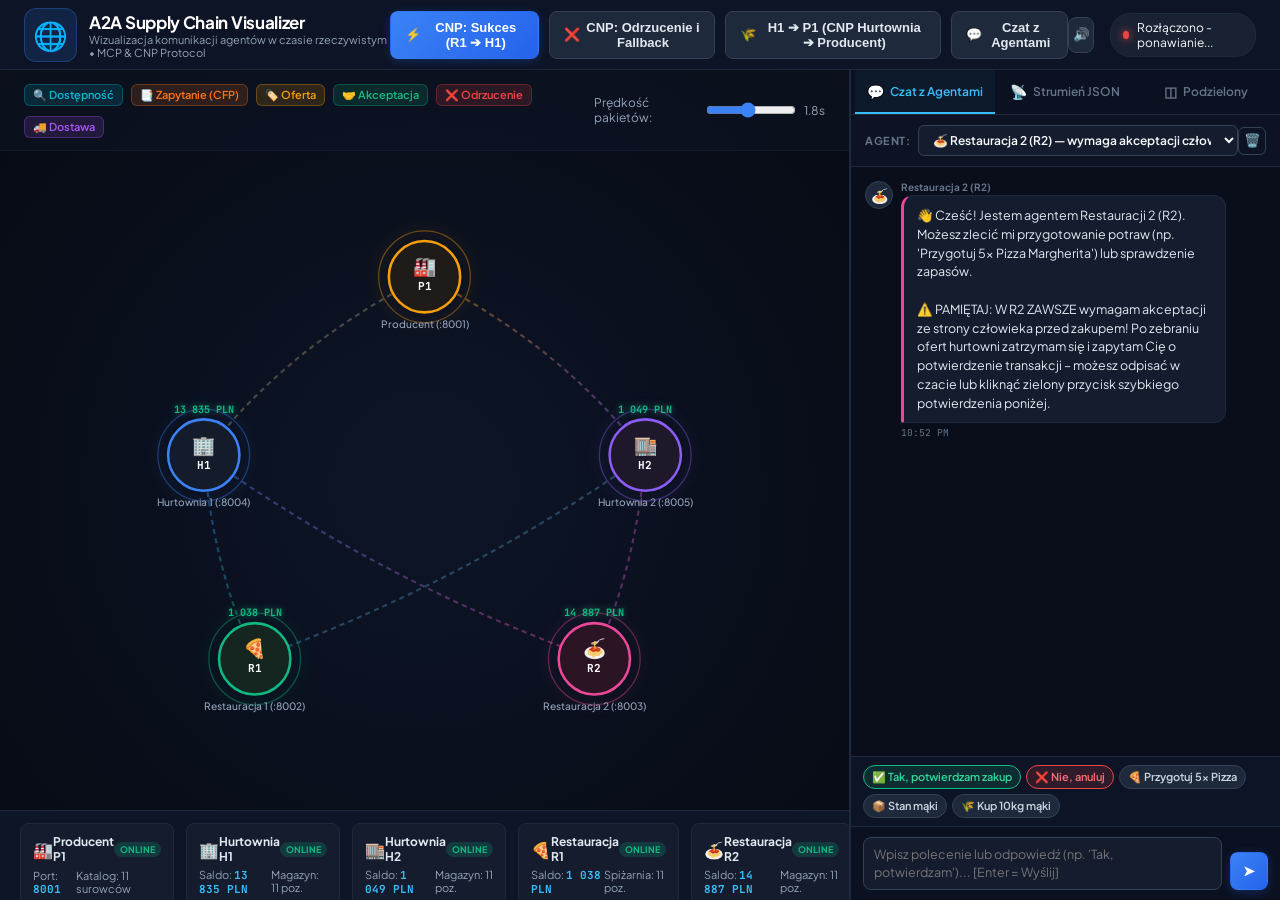
==== overlay/static/index.html @ 7869379d "feat: overlay" ====
<!DOCTYPE html>
<html lang="pl">
<head>
  <meta charset="UTF-8">
  <meta name="viewport" content="width=device-width, initial-scale=1.0">
  <title>A2A Supply Chain Network Visualizer</title>
  <link rel="stylesheet" href="style.css">
  <link rel="preconnect" href="https://fonts.googleapis.com">
  <link rel="preconnect" href="https://fonts.gstatic.com" crossorigin>
  <link href="https://fonts.googleapis.com/css2?family=JetBrains+Mono:wght@400;500;700&family=Plus+Jakarta+Sans:wght@400;500;600;700;800&display=swap" rel="stylesheet">
</head>
<body>
  <div class="app-container">
    <!-- Top Header -->
    <header class="header">
      <div class="header-left">
        <div class="logo-badge">
          <span class="logo-icon">🌐</span>
          <div class="logo-texts">
            <h1>A2A Supply Chain Visualizer</h1>
            <p>Wizualizacja komunikacji agentów w czasie rzeczywistym • MCP & CNP Protocol</p>
          </div>
        </div>
      </div>

      <div class="header-center">
        <div class="toolbar">
          <button class="btn btn-primary" id="btn-demo" title="CNP Ścieżka A (Sukces): 5 kroków Kupujący ➔ Sprzedający zgodnie ze specyfikacją">
            <span class="btn-icon">⚡</span> CNP: Sukces (R1 ➔ H1)
          </button>
          <button class="btn btn-secondary" id="btn-demo-reject" title="CNP Ścieżka B: Sprzedawca odrzuca (REJECT ❌), Kupujący wykonuje Fallback">
            <span class="btn-icon">❌</span> CNP: Odrzucenie i Fallback
          </button>
          <button class="btn btn-secondary" id="btn-h1-buy" title="5-etapowy proces CNP dla relacji Hurtownia H1 (Kupujący) ➔ Producent P1 (Sprzedający)">
            <span class="btn-icon">🌾</span> H1 ➔ P1 (CNP Hurtownia ➔ Producent)
          </button>
          <button class="btn btn-secondary" id="btn-toggle-chat" title="Przełącz do czatu z agentami w panelu bocznym">
            <span class="btn-icon">💬</span> Czat z Agentami
          </button>
        </div>
      </div>

      <div class="header-right">
        <button class="icon-btn" id="btn-sound" title="Dźwięki zdarzeń">
          <span id="sound-icon">🔊</span>
        </button>
        <div class="connection-status" id="connection-status">
          <span class="status-dot"></span>
          <span class="status-label">Łączenie...</span>
        </div>
      </div>
    </header>

    <!-- Main Workspace -->
    <main class="main-content">
      <!-- Graph Canvas Container -->
      <section class="graph-section">
        <div class="graph-controls">
          <div class="legend">
            <span class="legend-item"><span class="badge badge-avail">🔍 Dostępność</span></span>
            <span class="legend-item"><span class="badge badge-rfq">📑 Zapytanie (CFP)</span></span>
            <span class="legend-item"><span class="badge badge-prop">🏷️ Oferta</span></span>
            <span class="legend-item"><span class="badge badge-accept">🤝 Akceptacja</span></span>
            <span class="legend-item"><span class="badge badge-reject">❌ Odrzucenie</span></span>
            <span class="legend-item"><span class="badge badge-delivery">🚚 Dostawa</span></span>
          </div>
          <div class="speed-control">
            <span class="speed-label">Prędkość pakietów:</span>
            <input type="range" id="speed-slider" min="800" max="3000" step="200" value="1800">
            <span id="speed-val">1.8s</span>
          </div>
        </div>

        <div class="graph-wrapper" id="graph-wrapper">
          <svg id="network-svg" viewBox="0 0 1000 680" preserveAspectRatio="xMidYMid meet">
            <defs>
              <!-- Edge Gradient Definitions -->
              <linearGradient id="grad-p1-h1" x1="0%" y1="0%" x2="100%" y2="100%">
                <stop offset="0%" stop-color="#f59e0b" stop-opacity="0.6"/>
                <stop offset="100%" stop-color="#3b82f6" stop-opacity="0.6"/>
              </linearGradient>
              <linearGradient id="grad-p1-h2" x1="0%" y1="0%" x2="100%" y2="100%">
                <stop offset="0%" stop-color="#f59e0b" stop-opacity="0.6"/>
                <stop offset="100%" stop-color="#8b5cf6" stop-opacity="0.6"/>
              </linearGradient>
              <linearGradient id="grad-h1-r1" x1="0%" y1="0%" x2="100%" y2="100%">
                <stop offset="0%" stop-color="#3b82f6" stop-opacity="0.6"/>
                <stop offset="100%" stop-color="#10b981" stop-opacity="0.6"/>
              </linearGradient>
              <linearGradient id="grad-h1-r2" x1="0%" y1="0%" x2="100%" y2="100%">
                <stop offset="0%" stop-color="#3b82f6" stop-opacity="0.6"/>
                <stop offset="100%" stop-color="#ec4899" stop-opacity="0.6"/>
              </linearGradient>
              <linearGradient id="grad-h2-r1" x1="0%" y1="0%" x2="100%" y2="100%">
                <stop offset="0%" stop-color="#8b5cf6" stop-opacity="0.6"/>
                <stop offset="100%" stop-color="#10b981" stop-opacity="0.6"/>
              </linearGradient>
              <linearGradient id="grad-h2-r2" x1="0%" y1="0%" x2="100%" y2="100%">
                <stop offset="0%" stop-color="#8b5cf6" stop-opacity="0.6"/>
                <stop offset="100%" stop-color="#ec4899" stop-opacity="0.6"/>
              </linearGradient>

              <!-- Node Glow Filters -->
              <filter id="glow-gold" x="-50%" y="-50%" width="200%" height="200%">
                <feGaussianBlur stdDeviation="8" result="blur"/>
                <feMerge>
                  <feMergeNode in="blur"/>
                  <feMergeNode in="SourceGraphic"/>
                </feMerge>
              </filter>
              <filter id="glow-blue" x="-50%" y="-50%" width="200%" height="200%">
                <feGaussianBlur stdDeviation="8" result="blur"/>
                <feMerge>
                  <feMergeNode in="blur"/>
                  <feMergeNode in="SourceGraphic"/>
                </feMerge>
              </filter>
              <filter id="glow-purple" x="-50%" y="-50%" width="200%" height="200%">
                <feGaussianBlur stdDeviation="8" result="blur"/>
                <feMerge>
                  <feMergeNode in="blur"/>
                  <feMergeNode in="SourceGraphic"/>
                </feMerge>
              </filter>
              <filter id="glow-green" x="-50%" y="-50%" width="200%" height="200%">
                <feGaussianBlur stdDeviation="8" result="blur"/>
                <feMerge>
                  <feMergeNode in="blur"/>
                  <feMergeNode in="SourceGraphic"/>
                </feMerge>
              </filter>
              <filter id="glow-pink" x="-50%" y="-50%" width="200%" height="200%">
                <feGaussianBlur stdDeviation="8" result="blur"/>
                <feMerge>
                  <feMergeNode in="blur"/>
                  <feMergeNode in="SourceGraphic"/>
                </feMerge>
              </filter>
            </defs>

            <!-- Background Network Edges -->
            <g id="edges-group">
              <path id="edge-P1-H1" class="edge-path" stroke="url(#grad-p1-h1)" d="M 500 100 Q 340 180 240 310" />
              <path id="edge-P1-H2" class="edge-path" stroke="url(#grad-p1-h2)" d="M 500 100 Q 660 180 760 310" />
              <path id="edge-H1-R1" class="edge-path" stroke="url(#grad-h1-r1)" d="M 240 310 Q 250 440 300 550" />
              <path id="edge-H1-R2" class="edge-path" stroke="url(#grad-h1-r2)" d="M 240 310 Q 450 460 700 550" />
              <path id="edge-H2-R1" class="edge-path" stroke="url(#grad-h2-r1)" d="M 760 310 Q 550 460 300 550" />
              <path id="edge-H2-R2" class="edge-path" stroke="url(#grad-h2-r2)" d="M 760 310 Q 750 440 700 550" />
            </g>

            <!-- Layer for Flying Packets & Pictograms -->
            <g id="packets-group"></g>

            <!-- Graph Nodes -->
            <g id="nodes-group">
              <!-- Node P1 (Top) -->
              <g class="graph-node" id="node-P1" transform="translate(500, 100)" data-node="P1">
                <circle class="node-halo" r="54" filter="url(#glow-gold)" stroke="#f59e0b"></circle>
                <circle class="node-body" r="42" fill="#1e1b18" stroke="#f59e0b" stroke-width="3"></circle>
                <text class="node-icon" y="-4" text-anchor="middle">🏭</text>
                <text class="node-title" y="16" text-anchor="middle">P1</text>
                <text class="node-sub" y="60" text-anchor="middle">Producent (:8001)</text>
              </g>

              <!-- Node H1 (Mid Left) -->
              <g class="graph-node" id="node-H1" transform="translate(240, 310)" data-node="H1">
                <circle class="node-halo" r="54" filter="url(#glow-blue)" stroke="#3b82f6"></circle>
                <circle class="node-body" r="42" fill="#141c2b" stroke="#3b82f6" stroke-width="3"></circle>
                <text class="node-icon" y="-4" text-anchor="middle">🏢</text>
                <text class="node-title" y="16" text-anchor="middle">H1</text>
                <text class="node-sub" y="60" text-anchor="middle">Hurtownia 1 (:8004)</text>
                <text class="node-balance" id="badge-bal-H1" y="-50" text-anchor="middle">13 835 PLN</text>
              </g>

              <!-- Node H2 (Mid Right) -->
              <g class="graph-node" id="node-H2" transform="translate(760, 310)" data-node="H2">
                <circle class="node-halo" r="54" filter="url(#glow-purple)" stroke="#8b5cf6"></circle>
                <circle class="node-body" r="42" fill="#1f182b" stroke="#8b5cf6" stroke-width="3"></circle>
                <text class="node-icon" y="-4" text-anchor="middle">🏬</text>
                <text class="node-title" y="16" text-anchor="middle">H2</text>
                <text class="node-sub" y="60" text-anchor="middle">Hurtownia 2 (:8005)</text>
                <text class="node-balance" id="badge-bal-H2" y="-50" text-anchor="middle">1 049 PLN</text>
              </g>

              <!-- Node R1 (Bottom Left) -->
              <g class="graph-node" id="node-R1" transform="translate(300, 550)" data-node="R1">
                <circle class="node-halo" r="54" filter="url(#glow-green)" stroke="#10b981"></circle>
                <circle class="node-body" r="42" fill="#14261f" stroke="#10b981" stroke-width="3"></circle>
                <text class="node-icon" y="-4" text-anchor="middle">🍕</text>
                <text class="node-title" y="16" text-anchor="middle">R1</text>
                <text class="node-sub" y="60" text-anchor="middle">Restauracja 1 (:8002)</text>
                <text class="node-balance" id="badge-bal-R1" y="-50" text-anchor="middle">1 038 PLN</text>
              </g>

              <!-- Node R2 (Bottom Right) -->
              <g class="graph-node" id="node-R2" transform="translate(700, 550)" data-node="R2">
                <circle class="node-halo" r="54" filter="url(#glow-pink)" stroke="#ec4899"></circle>
                <circle class="node-body" r="42" fill="#2b1424" stroke="#ec4899" stroke-width="3"></circle>
                <text class="node-icon" y="-4" text-anchor="middle">🍝</text>
                <text class="node-title" y="16" text-anchor="middle">R2</text>
                <text class="node-sub" y="60" text-anchor="middle">Restauracja 2 (:8003)</text>
                <text class="node-balance" id="badge-bal-R2" y="-50" text-anchor="middle">14 887 PLN</text>
              </g>
            </g>
          </svg>
        </div>

        <!-- Bottom Node Quick Bar -->
        <div class="nodes-status-bar">
          <div class="node-card" id="card-P1" onclick="showNodeDetails('P1')">
            <div class="nc-top">
              <span class="nc-icon">🏭</span>
              <span class="nc-name">Producent P1</span>
              <span class="nc-badge online">ONLINE</span>
            </div>
            <div class="nc-details">
              <span>Port: <b>8001</b></span>
              <span id="stat-p1-stock">Katalog: 11 surowców</span>
            </div>
          </div>

          <div class="node-card" id="card-H1" onclick="showNodeDetails('H1')">
            <div class="nc-top">
              <span class="nc-icon">🏢</span>
              <span class="nc-name">Hurtownia H1</span>
              <span class="nc-badge online">ONLINE</span>
            </div>
            <div class="nc-details">
              <span>Saldo: <b id="stat-h1-bal">13 835 PLN</b></span>
              <span id="stat-h1-stock">Magazyn: 11 poz.</span>
            </div>
          </div>

          <div class="node-card" id="card-H2" onclick="showNodeDetails('H2')">
            <div class="nc-top">
              <span class="nc-icon">🏬</span>
              <span class="nc-name">Hurtownia H2</span>
              <span class="nc-badge online">ONLINE</span>
            </div>
            <div class="nc-details">
              <span>Saldo: <b id="stat-h2-bal">1 049 PLN</b></span>
              <span id="stat-h2-stock">Magazyn: 11 poz.</span>
            </div>
          </div>

          <div class="node-card" id="card-R1" onclick="showNodeDetails('R1')">
            <div class="nc-top">
              <span class="nc-icon">🍕</span>
              <span class="nc-name">Restauracja R1</span>
              <span class="nc-badge online">ONLINE</span>
            </div>
            <div class="nc-details">
              <span>Saldo: <b id="stat-r1-bal">1 038 PLN</b></span>
              <span id="stat-r1-stock">Spiżarnia: 11 poz.</span>
            </div>
          </div>

          <div class="node-card" id="card-R2" onclick="showNodeDetails('R2')">
            <div class="nc-top">
              <span class="nc-icon">🍝</span>
              <span class="nc-name">Restauracja R2</span>
              <span class="nc-badge online">ONLINE</span>
            </div>
            <div class="nc-details">
              <span>Saldo: <b id="stat-r2-bal">14 887 PLN</b></span>
              <span id="stat-r2-stock">Magazyn: 11 poz.</span>
            </div>
          </div>
        </div>
      </section>

      <!-- Right Sidebar: Interactive Chat & Live Events Stream -->
      <aside class="sidebar mode-chat" id="app-sidebar">
        <!-- Sidebar Navigation Tabs -->
        <div class="sidebar-tabs">
          <button class="sb-tab active" id="tab-btn-chat" onclick="switchSidebarTab('chat')">
            <span class="tab-icon">💬</span> Czat z Agentami
          </button>
          <button class="sb-tab" id="tab-btn-feed" onclick="switchSidebarTab('feed')">
            <span class="tab-icon">📡</span> Strumień JSON
            <span class="tab-badge" id="feed-count-badge" style="display:none;">0</span>
          </button>
          <button class="sb-tab" id="tab-btn-split" onclick="switchSidebarTab('split')" title="Widok podzielony">
            <span class="tab-icon">◫</span> Podzielony
          </button>
        </div>

        <!-- Chat View Container -->
        <div class="sidebar-view" id="view-chat">
          <div class="chat-topbar">
            <div class="chat-target-select-wrapper">
              <label for="side-chat-target" class="chat-target-label">Agent:</label>
              <select id="side-chat-target" class="chat-agent-dropdown" onchange="onChatTargetChange(this.value)">
                <option value="R2" selected>🍝 Restauracja 2 (R2) — wymaga akceptacji człowieka</option>
                <option value="R1">🍕 Restauracja 1 (R1) — autonomiczna</option>
                <option value="H1">🏢 Hurtownia 1 (H1)</option>
                <option value="H2">🏬 Hurtownia 2 (H2)</option>
              </select>
            </div>
            <button class="icon-btn-sm" id="btn-clear-chat" title="Wyczyść historię czatu z tym agentem" onclick="clearCurrentChat()">
              <span>🗑️</span>
            </button>
          </div>

          <!-- Messages Thread -->
          <div class="chat-thread" id="chat-thread">
            <!-- Bubbles injected dynamically by app.js -->
          </div>

          <!-- Typing Indicator -->
          <div class="chat-typing-row" id="chat-typing-indicator" style="display: none;">
            <div class="chat-typing-bubble">
              <span id="typing-agent-name">Agent</span> przetwarza polecenie
              <span class="typing-dots">
                <span class="dot"></span>
                <span class="dot"></span>
                <span class="dot"></span>
              </span>
            </div>
          </div>

          <!-- Quick Action Chips (Confirmation / Common Tasks) -->
          <div class="chat-quick-chips" id="chat-quick-chips">
            <button class="quick-chip chip-confirm" onclick="quickSendChat('Tak, potwierdzam zakup')">
              ✅ Tak, potwierdzam zakup
            </button>
            <button class="quick-chip chip-cancel" onclick="quickSendChat('Nie, anuluj')">
              ❌ Nie, anuluj
            </button>
            <button class="quick-chip chip-action" onclick="quickFillChat('Przygotuj 5x Pizza Margherita')">
              🍕 Przygotuj 5x Pizza
            </button>
            <button class="quick-chip chip-action" onclick="quickFillChat('Sprawdź stan mąki w magazynie')">
              📦 Stan mąki
            </button>
            <button class="quick-chip chip-action" onclick="quickFillChat('Kup 10 kg mąki w hurtowniach')">
              🌾 Kup 10kg mąki
            </button>
          </div>

          <!-- Input Footer -->
          <div class="chat-input-bar">
            <textarea
              id="side-chat-input"
              class="chat-textarea"
              placeholder="Wpisz polecenie lub odpowiedź (np. 'Tak, potwierdzam')... [Enter = Wyślij]"
              rows="2"
            ></textarea>
            <button class="btn btn-primary chat-send-btn" id="btn-side-send-chat" onclick="submitSideChat()">
              <span class="btn-icon">➤</span>
            </button>
          </div>
        </div>

        <!-- Live JSON Events Feed Container -->
        <div class="sidebar-view" id="view-feed" style="display: none;">
          <div class="sidebar-header">
            <div class="sb-title">
              <span class="pulse-indicator"></span>
              <h2>Strumień Wiadomości JSON</h2>
            </div>
            <button class="clear-btn" id="btn-clear-feed" title="Wyczyść listę">Wyczyść</button>
          </div>

          <div class="events-feed" id="events-feed">
            <div class="empty-state" id="feed-empty">
              <p>Oczekiwanie na pierwsze pakiety JSON...</p>
              <small>Użyj przycisków CNP u góry lub czatuj z agentami, aby zobaczyć przelatujące piktogramy.</small>
            </div>
          </div>
        </div>
      </aside>
    </main>

    <!-- Node Details Drawer / Modal -->
    <div class="modal-backdrop" id="node-modal">
      <div class="modal-card">
        <div class="modal-header">
          <h3 id="node-modal-title">Szczegóły Węzła</h3>
          <button class="modal-close" onclick="closeNodeModal()">&times;</button>
        </div>
        <div class="modal-body" id="node-modal-content">
          Ładowanie danych...
        </div>
      </div>
    </div>

    <!-- JSON Inspector Modal -->
    <div class="modal-backdrop" id="json-modal">
      <div class="modal-card modal-lg">
        <div class="modal-header">
          <div>
            <h3 id="json-modal-title">Dokument JSON</h3>
            <span class="json-meta" id="json-modal-meta"></span>
          </div>
          <button class="modal-close" onclick="closeJsonModal()">&times;</button>
        </div>
        <div class="modal-body">
          <pre class="json-viewer"><code id="json-code"></code></pre>
        </div>
        <div class="modal-footer">
          <button class="btn btn-secondary" onclick="copyJsonToClipboard()">Kopiuj JSON</button>
          <button class="btn btn-primary" onclick="closeJsonModal()">Zamknij</button>
        </div>
      </div>
    </div>

  </div>

  <script src="app.js"></script>
</body>
</html>
---- overlay/static/style.css ----
:root {
  --bg-dark: #070a13;
  --bg-card: #0f172a;
  --bg-card-hover: #1e293b;
  --border-color: #1e293b;
  --border-bright: #334155;
  --text-main: #f8fafc;
  --text-muted: #94a3b8;
  --text-dim: #64748b;
  
  --p1-gold: #f59e0b;
  --h1-blue: #3b82f6;
  --h2-purple: #8b5cf6;
  --r1-green: #10b981;
  --r2-pink: #ec4899;

  --badge-avail: #06b6d4;
  --badge-rfq: #f97316;
  --badge-prop: #f59e0b;
  --badge-accept: #10b981;
  --badge-reject: #ef4444;
  --badge-delivery: #a855f7;
}

* {
  box-sizing: border-box;
  margin: 0;
  padding: 0;
}

body {
  background-color: var(--bg-dark);
  color: var(--text-main);
  font-family: 'Plus Jakarta Sans', -apple-system, BlinkMacSystemFont, sans-serif;
  height: 100vh;
  overflow: hidden;
  display: flex;
  flex-direction: column;
}

/* App Container */
.app-container {
  display: flex;
  flex-direction: column;
  height: 100vh;
}

/* Header */
.header {
  height: 70px;
  background: rgba(15, 23, 42, 0.85);
  backdrop-filter: blur(12px);
  border-bottom: 1px solid var(--border-color);
  display: flex;
  align-items: center;
  justify-content: space-between;
  padding: 0 24px;
  z-index: 20;
}

.header-left {
  display: flex;
  align-items: center;
}

.logo-badge {
  display: flex;
  align-items: center;
  gap: 12px;
}

.logo-icon {
  font-size: 28px;
  background: rgba(59, 130, 246, 0.15);
  padding: 8px;
  border-radius: 12px;
  border: 1px solid rgba(59, 130, 246, 0.3);
}

.logo-texts h1 {
  font-size: 17px;
  font-weight: 700;
  letter-spacing: -0.3px;
  color: #fff;
}

.logo-texts p {
  font-size: 11px;
  color: var(--text-muted);
}

.toolbar {
  display: flex;
  align-items: center;
  gap: 10px;
}

.btn {
  display: inline-flex;
  align-items: center;
  gap: 6px;
  padding: 8px 14px;
  border-radius: 8px;
  font-size: 13px;
  font-weight: 600;
  cursor: pointer;
  transition: all 0.2s ease;
  border: 1px solid transparent;
  outline: none;
}

.btn-primary {
  background: linear-gradient(135deg, #3b82f6, #2563eb);
  color: #fff;
  box-shadow: 0 2px 10px rgba(37, 99, 235, 0.3);
}

.btn-primary:hover {
  background: linear-gradient(135deg, #2563eb, #1d4ed8);
  box-shadow: 0 4px 14px rgba(37, 99, 235, 0.45);
  transform: translateY(-1px);
}

.btn-secondary {
  background: #1e293b;
  color: #e2e8f0;
  border-color: #334155;
}

.btn-secondary:hover {
  background: #334155;
  color: #fff;
  transform: translateY(-1px);
}

.icon-btn {
  background: #1e293b;
  border: 1px solid #334155;
  color: #cbd5e1;
  width: 36px;
  height: 36px;
  border-radius: 8px;
  display: flex;
  align-items: center;
  justify-content: center;
  cursor: pointer;
  transition: all 0.2s;
}

.icon-btn:hover {
  background: #334155;
}

.header-right {
  display: flex;
  align-items: center;
  gap: 16px;
}

.connection-status {
  display: flex;
  align-items: center;
  gap: 8px;
  background: rgba(30, 41, 59, 0.7);
  padding: 6px 12px;
  border-radius: 20px;
  font-size: 12px;
  border: 1px solid var(--border-color);
}

.status-dot {
  width: 8px;
  height: 8px;
  border-radius: 50%;
  background: #eab308;
  box-shadow: 0 0 8px #eab308;
  transition: all 0.3s;
}

.connection-status.connected .status-dot {
  background: #10b981;
  box-shadow: 0 0 8px #10b981;
}

.connection-status.disconnected .status-dot {
  background: #ef4444;
  box-shadow: 0 0 8px #ef4444;
}

/* Main Workspace Layout */
.main-content {
  display: flex;
  flex: 1;
  height: calc(100vh - 70px);
  overflow: hidden;
}

/* Graph Section */
.graph-section {
  flex: 1;
  display: flex;
  flex-direction: column;
  position: relative;
  background: radial-gradient(circle at 50% 50%, #0d1527 0%, #070a13 100%);
  overflow: hidden;
  border-right: 1px solid var(--border-color);
}

.graph-controls {
  padding: 12px 24px;
  display: flex;
  align-items: center;
  justify-content: space-between;
  background: rgba(15, 23, 42, 0.4);
  border-bottom: 1px solid rgba(30, 41, 59, 0.5);
  z-index: 10;
}

.legend {
  display: flex;
  gap: 8px;
  flex-wrap: wrap;
}

.badge {
  padding: 3px 8px;
  border-radius: 6px;
  font-size: 11px;
  font-weight: 600;
  display: inline-flex;
  align-items: center;
  gap: 4px;
}

.badge-avail { background: rgba(6, 182, 212, 0.15); color: #06b6d4; border: 1px solid rgba(6, 182, 212, 0.3); }
.badge-rfq { background: rgba(249, 115, 22, 0.15); color: #f97316; border: 1px solid rgba(249, 115, 22, 0.3); }
.badge-prop { background: rgba(245, 158, 11, 0.15); color: #f59e0b; border: 1px solid rgba(245, 158, 11, 0.3); }
.badge-accept { background: rgba(16, 185, 129, 0.15); color: #10b981; border: 1px solid rgba(16, 185, 129, 0.3); }
.badge-reject { background: rgba(239, 68, 68, 0.15); color: #ef4444; border: 1px solid rgba(239, 68, 68, 0.3); }
.badge-delivery { background: rgba(168, 85, 247, 0.15); color: #a855f7; border: 1px solid rgba(168, 85, 247, 0.3); }

.speed-control {
  display: flex;
  align-items: center;
  gap: 8px;
  font-size: 12px;
  color: var(--text-muted);
}

.speed-control input[type="range"] {
  width: 90px;
  accent-color: #3b82f6;
  cursor: pointer;
}

.graph-wrapper {
  flex: 1;
  position: relative;
  display: flex;
  align-items: center;
  justify-content: center;
  overflow: hidden;
}

#network-svg {
  width: 100%;
  height: 100%;
  max-width: 1100px;
}

/* SVG Edge Styling */
.edge-path {
  fill: none;
  stroke-width: 2.5px;
  stroke-dasharray: 6 5;
  animation: flowLine 25s linear infinite;
  opacity: 0.7;
  transition: all 0.3s;
}

.edge-path.active {
  stroke-width: 4px;
  opacity: 1;
  filter: drop-shadow(0 0 6px rgba(255, 255, 255, 0.5));
}

@keyframes flowLine {
  to {
    stroke-dashoffset: -1000;
  }
}

/* SVG Node Styling */
.graph-node {
  cursor: pointer;
}

.graph-node .node-body {
  transition: all 0.25s cubic-bezier(0.34, 1.56, 0.64, 1);
}

.graph-node .node-halo {
  transition: all 0.25s ease;
}

.graph-node:hover .node-body {
  stroke-width: 5px;
  filter: drop-shadow(0 0 16px rgba(255, 255, 255, 0.4));
}

.graph-node:hover .node-halo {
  stroke-width: 3.5px;
  opacity: 1;
}

.node-halo {
  fill: none;
  stroke-width: 1.5px;
  opacity: 0.4;
  animation: pulseHalo 3s ease-in-out infinite alternate;
}

@keyframes pulseHalo {
  0% { r: 48px; opacity: 0.3; }
  100% { r: 56px; opacity: 0.7; }
}

.node-icon {
  font-size: 22px;
  user-select: none;
}

.node-title {
  fill: #fff;
  font-size: 13px;
  font-weight: 700;
  font-family: 'JetBrains Mono', monospace;
}

.node-sub {
  fill: var(--text-muted);
  font-size: 12px;
  font-weight: 500;
}

.node-balance {
  fill: #10b981;
  font-size: 12px;
  font-weight: 700;
  font-family: 'JetBrains Mono', monospace;
  filter: drop-shadow(0 0 4px rgba(16, 185, 129, 0.6));
}

/* Animated Flying Packets along Edges */
.flying-packet {
  cursor: pointer;
  pointer-events: all;
  transition: transform 0.05s linear;
}

.packet-pill {
  filter: drop-shadow(0 4px 10px rgba(0, 0, 0, 0.6));
}

.packet-icon-bg {
  animation: packetPulse 0.8s ease-in-out infinite alternate;
}

@keyframes packetPulse {
  0% { transform: scale(1); filter: drop-shadow(0 0 4px currentColor); }
  100% { transform: scale(1.15); filter: drop-shadow(0 0 12px currentColor); }
}

/* Node Arrival Ripple Shockwave */
@keyframes rippleWave {
  0% { r: 40px; opacity: 1; stroke-width: 4px; }
  100% { r: 90px; opacity: 0; stroke-width: 1px; }
}

.ripple-shockwave {
  fill: none;
  animation: rippleWave 0.7s cubic-bezier(0.1, 0.8, 0.3, 1) forwards;
}

/* Bottom Status Bar */
.nodes-status-bar {
  height: 90px;
  background: rgba(15, 23, 42, 0.9);
  border-top: 1px solid var(--border-color);
  display: grid;
  grid-template-columns: repeat(5, 1fr);
  gap: 12px;
  padding: 12px 20px;
  z-index: 10;
}

.node-card {
  background: #141c2e;
  border: 1px solid var(--border-color);
  border-radius: 8px;
  padding: 10px 12px;
  cursor: pointer;
  transition: all 0.2s;
  display: flex;
  flex-direction: column;
  justify-content: space-between;
}

.node-card:hover {
  background: var(--bg-card-hover);
  border-color: #3b82f6;
  transform: translateY(-2px);
}

.nc-top {
  display: flex;
  align-items: center;
  justify-content: space-between;
}

.nc-name {
  font-size: 12px;
  font-weight: 700;
  color: #e2e8f0;
}

.nc-badge {
  font-size: 9px;
  padding: 2px 6px;
  border-radius: 10px;
  font-weight: 700;
}

.nc-badge.online {
  background: rgba(16, 185, 129, 0.2);
  color: #10b981;
}

.nc-badge.offline {
  background: rgba(239, 68, 68, 0.2);
  color: #ef4444;
}

.nc-details {
  display: flex;
  justify-content: space-between;
  font-size: 11px;
  color: var(--text-muted);
  margin-top: 4px;
}

.nc-details b {
  color: #38bdf8;
  font-family: 'JetBrains Mono', monospace;
}

/* Right Sidebar (Events Feed & Interactive Chat) */
.sidebar {
  width: 430px;
  background: #090e1a;
  display: flex;
  flex-direction: column;
  height: 100%;
  border-left: 1px solid var(--border-color);
  position: relative;
  overflow: hidden;
}

/* Sidebar Navigation Tabs */
.sidebar-tabs {
  display: flex;
  background: #0b1120;
  border-bottom: 1px solid var(--border-color);
  padding: 0 4px;
  flex-shrink: 0;
}

.sb-tab {
  flex: 1;
  display: inline-flex;
  align-items: center;
  justify-content: center;
  gap: 6px;
  padding: 12px 8px;
  background: transparent;
  border: none;
  border-bottom: 2px solid transparent;
  color: var(--text-dim);
  font-size: 12px;
  font-weight: 600;
  cursor: pointer;
  transition: all 0.2s;
  font-family: inherit;
}

.sb-tab:hover {
  color: var(--text-main);
  background: rgba(255, 255, 255, 0.02);
}

.sb-tab.active {
  color: #38bdf8;
  border-bottom-color: #38bdf8;
  background: rgba(56, 189, 248, 0.05);
}

.tab-icon {
  font-size: 14px;
}

.tab-badge {
  background: #3b82f6;
  color: #fff;
  font-size: 10px;
  padding: 1px 6px;
  border-radius: 10px;
  font-weight: 700;
}

/* Sidebar Views */
.sidebar-view {
  flex: 1;
  display: flex;
  flex-direction: column;
  min-height: 0;
  overflow: hidden;
}

.sidebar.mode-chat #view-chat {
  display: flex !important;
  flex: 1;
}
.sidebar.mode-chat #view-feed {
  display: none !important;
}

.sidebar.mode-feed #view-chat {
  display: none !important;
}
.sidebar.mode-feed #view-feed {
  display: flex !important;
  flex: 1;
}

.sidebar.mode-split #view-chat {
  display: flex !important;
  flex: 1.25;
  border-bottom: 2px solid var(--border-color);
}
.sidebar.mode-split #view-feed {
  display: flex !important;
  flex: 1;
}

/* Chat Topbar */
.chat-topbar {
  display: flex;
  align-items: center;
  justify-content: space-between;
  padding: 10px 14px;
  background: rgba(15, 23, 42, 0.6);
  border-bottom: 1px solid var(--border-color);
  flex-shrink: 0;
}

.chat-target-select-wrapper {
  display: flex;
  align-items: center;
  gap: 8px;
  flex: 1;
}

.chat-target-label {
  font-size: 11px;
  font-weight: 700;
  color: var(--text-dim);
  text-transform: uppercase;
  letter-spacing: 0.5px;
}

.chat-agent-dropdown {
  background: #141c2e;
  border: 1px solid #334155;
  color: #f8fafc;
  font-size: 12px;
  font-weight: 600;
  padding: 6px 10px;
  border-radius: 6px;
  outline: none;
  cursor: pointer;
  flex: 1;
  max-width: 320px;
  font-family: inherit;
  transition: border-color 0.2s;
}

.chat-agent-dropdown:focus {
  border-color: #38bdf8;
}

.icon-btn-sm {
  background: transparent;
  border: 1px solid #334155;
  color: var(--text-dim);
  width: 28px;
  height: 28px;
  border-radius: 6px;
  display: flex;
  align-items: center;
  justify-content: center;
  cursor: pointer;
  transition: all 0.2s;
}

.icon-btn-sm:hover {
  background: #1e293b;
  color: #ef4444;
  border-color: #ef4444;
}

/* Chat Thread */
.chat-thread {
  flex: 1;
  overflow-y: auto;
  padding: 14px;
  display: flex;
  flex-direction: column;
  gap: 12px;
}

.chat-thread::-webkit-scrollbar {
  width: 6px;
}

.chat-thread::-webkit-scrollbar-thumb {
  background: #1e293b;
  border-radius: 3px;
}

.chat-msg {
  display: flex;
  gap: 8px;
  max-width: 90%;
  animation: chatMsgIn 0.2s cubic-bezier(0.16, 1, 0.3, 1);
}

@keyframes chatMsgIn {
  from { opacity: 0; transform: translateY(6px); }
  to { opacity: 1; transform: translateY(0); }
}

.chat-msg.user {
  align-self: flex-end;
  flex-direction: row-reverse;
}

.chat-msg.agent {
  align-self: flex-start;
}

.chat-avatar {
  width: 28px;
  height: 28px;
  border-radius: 50%;
  display: flex;
  align-items: center;
  justify-content: center;
  font-size: 14px;
  flex-shrink: 0;
  background: #1e293b;
  border: 1px solid #334155;
}

.chat-msg.user .chat-avatar {
  background: #1d4ed8;
  border-color: #3b82f6;
}

.chat-bubble-container {
  display: flex;
  flex-direction: column;
}

.chat-sender-name {
  font-size: 10px;
  font-weight: 700;
  color: var(--text-dim);
  margin-bottom: 2px;
}

.chat-msg.user .chat-sender-name {
  text-align: right;
  color: #60a5fa;
}

.chat-bubble {
  padding: 10px 13px;
  border-radius: 12px;
  font-size: 12.5px;
  line-height: 1.5;
  white-space: pre-wrap;
  word-break: break-word;
}

.chat-msg.user .chat-bubble {
  background: linear-gradient(135deg, #2563eb, #1d4ed8);
  color: #ffffff;
  border-bottom-right-radius: 2px;
  box-shadow: 0 2px 8px rgba(37, 99, 235, 0.3);
}

.chat-msg.agent .chat-bubble {
  background: #141c2e;
  border: 1px solid var(--border-color);
  color: #e2e8f0;
  border-bottom-left-radius: 2px;
  border-left: 3px solid #ec4899;
}

.chat-msg.agent.agent-R1 .chat-bubble {
  border-left-color: #10b981;
}

.chat-msg.agent.agent-H1 .chat-bubble {
  border-left-color: #3b82f6;
}

.chat-msg.agent.agent-H2 .chat-bubble {
  border-left-color: #8b5cf6;
}

.chat-time {
  font-size: 9.5px;
  color: var(--text-dim);
  margin-top: 3px;
  font-family: 'JetBrains Mono', monospace;
}

.chat-msg.user .chat-time {
  text-align: right;
}

/* Typing Indicator */
.chat-typing-row {
  padding: 6px 14px;
  flex-shrink: 0;
}

.chat-typing-bubble {
  display: inline-flex;
  align-items: center;
  gap: 6px;
  background: rgba(20, 28, 46, 0.8);
  border: 1px solid #334155;
  border-radius: 14px;
  padding: 5px 12px;
  font-size: 11px;
  color: #94a3b8;
}

.typing-dots {
  display: inline-flex;
  align-items: center;
  gap: 3px;
}

.typing-dots .dot {
  width: 4px;
  height: 4px;
  background: #38bdf8;
  border-radius: 50%;
  animation: typingBounce 1.2s infinite ease-in-out;
}

.typing-dots .dot:nth-child(2) { animation-delay: 0.2s; }
.typing-dots .dot:nth-child(3) { animation-delay: 0.4s; }

@keyframes typingBounce {
  0%, 80%, 100% { transform: translateY(0); opacity: 0.4; }
  40% { transform: translateY(-4px); opacity: 1; }
}

/* Quick Action Chips */
.chat-quick-chips {
  display: flex;
  flex-wrap: wrap;
  gap: 5px;
  padding: 8px 12px;
  background: rgba(15, 23, 42, 0.7);
  border-top: 1px solid var(--border-color);
  max-height: 80px;
  overflow-y: auto;
  flex-shrink: 0;
}

.quick-chip {
  font-size: 11px;
  font-weight: 600;
  padding: 4px 8px;
  border-radius: 12px;
  border: 1px solid #334155;
  background: #1e293b;
  color: #cbd5e1;
  cursor: pointer;
  transition: all 0.15s ease;
  font-family: inherit;
  white-space: nowrap;
}

.quick-chip:hover {
  background: #334155;
  color: #fff;
  transform: translateY(-1px);
}

.quick-chip.chip-confirm {
  background: rgba(16, 185, 129, 0.15);
  border-color: #10b981;
  color: #34d399;
}

.quick-chip.chip-confirm:hover {
  background: #10b981;
  color: #fff;
  box-shadow: 0 0 10px rgba(16, 185, 129, 0.4);
}

.quick-chip.chip-cancel {
  background: rgba(239, 68, 68, 0.15);
  border-color: #ef4444;
  color: #f87171;
}

.quick-chip.chip-cancel:hover {
  background: #ef4444;
  color: #fff;
}

/* Chat Input Bar */
.chat-input-bar {
  display: flex;
  gap: 8px;
  padding: 10px 12px;
  background: #0b1120;
  border-top: 1px solid var(--border-color);
  align-items: flex-end;
  flex-shrink: 0;
}

.chat-textarea {
  flex: 1;
  background: #141c2e;
  border: 1px solid #334155;
  border-radius: 8px;
  padding: 8px 10px;
  color: #fff;
  font-family: inherit;
  font-size: 12.5px;
  resize: none;
  min-height: 38px;
  max-height: 90px;
  outline: none;
  line-height: 1.4;
  transition: border-color 0.2s;
}

.chat-textarea:focus {
  border-color: #38bdf8;
}

.chat-send-btn {
  height: 38px;
  padding: 0 12px;
  display: flex;
  align-items: center;
  justify-content: center;
  font-size: 14px;
}

.sidebar-header {
  padding: 16px 20px;
  border-bottom: 1px solid var(--border-color);
  display: flex;
  align-items: center;
  justify-content: space-between;
  background: rgba(15, 23, 42, 0.5);
}

.sb-title {
  display: flex;
  align-items: center;
  gap: 10px;
}

.sb-title h2 {
  font-size: 14px;
  font-weight: 700;
  letter-spacing: -0.2px;
}

.pulse-indicator {
  width: 8px;
  height: 8px;
  border-radius: 50%;
  background: #3b82f6;
  box-shadow: 0 0 10px #3b82f6;
  animation: pulseDot 1.5s infinite;
}

@keyframes pulseDot {
  0% { transform: scale(0.9); opacity: 0.6; }
  50% { transform: scale(1.3); opacity: 1; }
  100% { transform: scale(0.9); opacity: 0.6; }
}

.clear-btn {
  background: none;
  border: none;
  color: var(--text-dim);
  font-size: 12px;
  cursor: pointer;
  transition: color 0.2s;
}

.clear-btn:hover {
  color: #ef4444;
}

.events-feed {
  flex: 1;
  overflow-y: auto;
  padding: 16px;
  display: flex;
  flex-direction: column;
  gap: 10px;
}

.events-feed::-webkit-scrollbar {
  width: 6px;
}

.events-feed::-webkit-scrollbar-thumb {
  background: #1e293b;
  border-radius: 3px;
}

.empty-state {
  text-align: center;
  padding: 60px 20px;
  color: var(--text-dim);
}

.empty-state p {
  font-size: 14px;
  margin-bottom: 8px;
  color: var(--text-muted);
}

.empty-state small {
  font-size: 12px;
  line-height: 1.5;
  display: block;
}

/* Event Feed Cards */
.event-card {
  background: var(--bg-card);
  border: 1px solid var(--border-color);
  border-radius: 10px;
  padding: 12px;
  display: flex;
  flex-direction: column;
  gap: 8px;
  cursor: pointer;
  transition: all 0.2s;
  animation: slideIn 0.3s cubic-bezier(0.16, 1, 0.3, 1);
}

@keyframes slideIn {
  from {
    opacity: 0;
    transform: translateX(20px);
  }
  to {
    opacity: 1;
    transform: translateX(0);
  }
}

.event-card:hover {
  background: #1e293b;
  border-color: #3b82f6;
  transform: translateX(-2px);
}

.ec-header {
  display: flex;
  align-items: center;
  justify-content: space-between;
}

.ec-route {
  display: flex;
  align-items: center;
  gap: 6px;
  font-family: 'JetBrains Mono', monospace;
  font-size: 12px;
  font-weight: 700;
}

.ec-route .node-from { color: #f59e0b; }
.ec-route .arrow { color: #64748b; }
.ec-route .node-to { color: #38bdf8; }

.ec-time {
  font-size: 11px;
  color: var(--text-dim);
  font-family: 'JetBrains Mono', monospace;
}

.ec-type-badge {
  font-size: 11px;
  font-weight: 700;
  display: inline-flex;
  align-items: center;
  gap: 6px;
}

.ec-summary {
  font-size: 12px;
  color: #cbd5e1;
  line-height: 1.4;
}

.ec-footer {
  display: flex;
  justify-content: flex-end;
}

.ec-inspect-btn {
  font-size: 11px;
  color: #38bdf8;
  background: rgba(56, 189, 248, 0.1);
  padding: 2px 8px;
  border-radius: 4px;
  border: 1px solid rgba(56, 189, 248, 0.2);
}

/* Modals */
.modal-backdrop {
  position: fixed;
  top: 0;
  left: 0;
  width: 100vw;
  height: 100vh;
  background: rgba(0, 0, 0, 0.7);
  backdrop-filter: blur(6px);
  display: none;
  align-items: center;
  justify-content: center;
  z-index: 100;
}

.modal-backdrop.open {
  display: flex;
}

.modal-card {
  background: #0f172a;
  border: 1px solid #334155;
  border-radius: 14px;
  width: 90%;
  max-width: 520px;
  max-height: 85vh;
  display: flex;
  flex-direction: column;
  overflow: hidden;
  box-shadow: 0 20px 40px rgba(0, 0, 0, 0.8);
  animation: modalPop 0.25s cubic-bezier(0.16, 1, 0.3, 1);
}

.modal-card.modal-lg {
  max-width: 760px;
}

@keyframes modalPop {
  from { transform: scale(0.92); opacity: 0; }
  to { transform: scale(1); opacity: 1; }
}

.modal-header {
  padding: 16px 20px;
  border-bottom: 1px solid var(--border-color);
  display: flex;
  align-items: center;
  justify-content: space-between;
}

.modal-header h3 {
  font-size: 16px;
  font-weight: 700;
}

.modal-close {
  background: none;
  border: none;
  color: var(--text-dim);
  font-size: 22px;
  cursor: pointer;
}

.modal-close:hover {
  color: #fff;
}

.modal-body {
  padding: 20px;
  overflow-y: auto;
  flex: 1;
}

.modal-footer {
  padding: 14px 20px;
  border-top: 1px solid var(--border-color);
  display: flex;
  justify-content: flex-end;
  gap: 10px;
  background: rgba(15, 23, 42, 0.5);
}

.json-viewer {
  background: #070a13;
  border: 1px solid #1e293b;
  padding: 16px;
  border-radius: 8px;
  font-family: 'JetBrains Mono', monospace;
  font-size: 12px;
  color: #38bdf8;
  overflow-x: auto;
  white-space: pre-wrap;
  line-height: 1.5;
}

.form-group {
  margin-bottom: 16px;
}

.form-group label {
  display: block;
  font-size: 13px;
  font-weight: 600;
  margin-bottom: 6px;
  color: #cbd5e1;
}

.form-control {
  width: 100%;
  background: #141c2e;
  border: 1px solid #334155;
  border-radius: 8px;
  padding: 10px 12px;
  color: #fff;
  font-family: inherit;
  font-size: 13px;
  outline: none;
  transition: border-color 0.2s;
}

.form-control:focus {
  border-color: #3b82f6;
}

.chat-response-box {
  background: #141c2e;
  border: 1px solid #334155;
  padding: 12px;
  border-radius: 8px;
  font-size: 13px;
  line-height: 1.5;
  color: #a7f3d0;
  margin-top: 10px;
  white-space: pre-wrap;
}

/* Detail Table */
.detail-table {
  width: 100%;
  border-collapse: collapse;
  font-size: 12px;
  margin-top: 10px;
}

.detail-table th, .detail-table td {
  padding: 8px 10px;
  text-align: left;
  border-bottom: 1px solid var(--border-color);
}

.detail-table th {
  color: var(--text-dim);
  font-weight: 600;
}
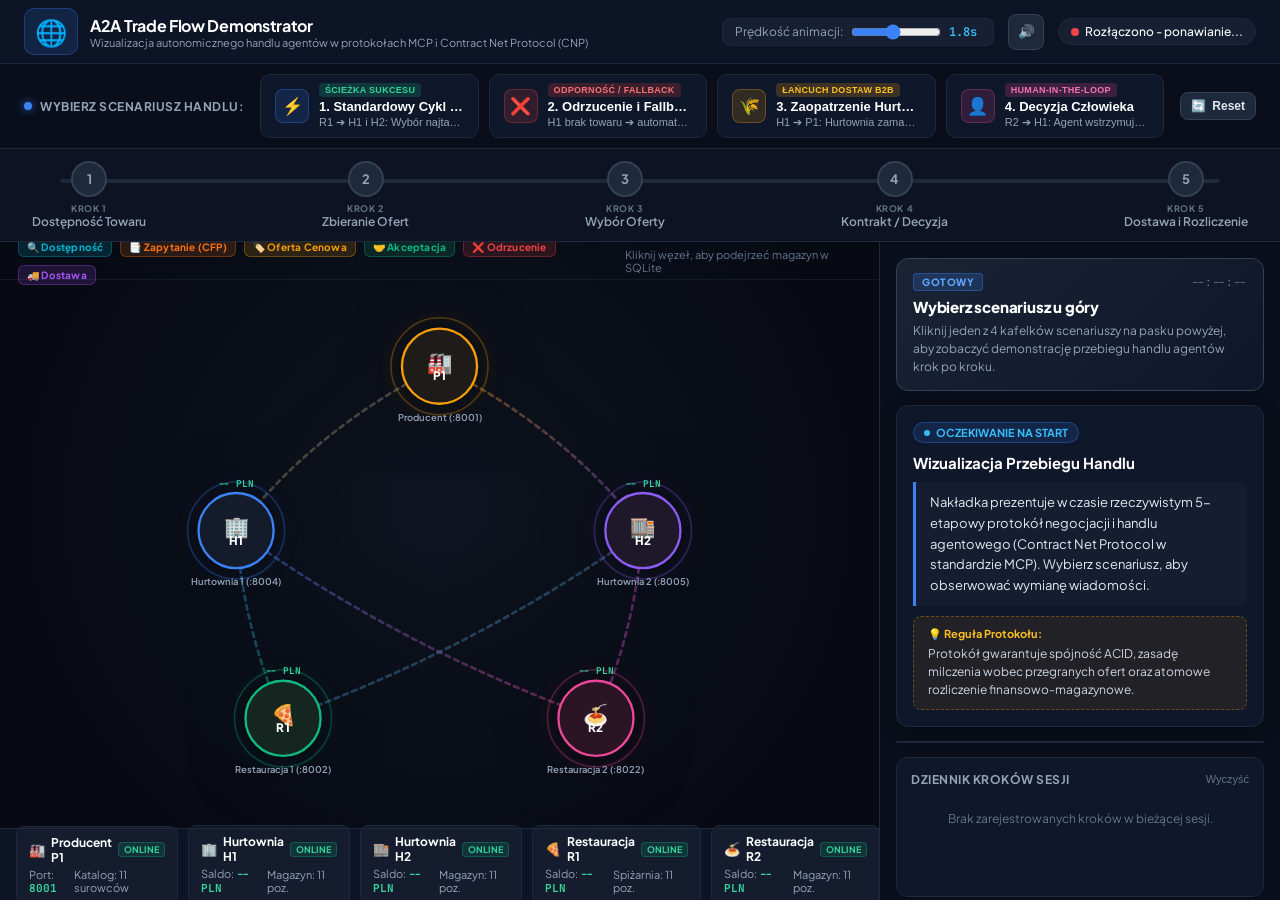
==== commit 89c2121e: "final" ====
--- a/overlay/static/index.html
+++ b/overlay/static/index.html
@@ -3,11 +3,11 @@
 <head>
   <meta charset="UTF-8">
   <meta name="viewport" content="width=device-width, initial-scale=1.0">
-  <title>A2A Supply Chain Network Visualizer</title>
+  <title>A2A Trade Flow Demonstrator — Wizualizacja Handlu Agentów</title>
   <link rel="stylesheet" href="style.css">
   <link rel="preconnect" href="https://fonts.googleapis.com">
   <link rel="preconnect" href="https://fonts.gstatic.com" crossorigin>
-  <link href="https://fonts.googleapis.com/css2?family=JetBrains+Mono:wght@400;500;700&family=Plus+Jakarta+Sans:wght@400;500;600;700;800&display=swap" rel="stylesheet">
+  <link href="https://fonts.googleapis.com/css2?family=JetBrains+Mono:wght@400;500;600;700&family=Plus+Jakarta+Sans:wght@400;500;600;700;800&display=swap" rel="stylesheet">
 </head>
 <body>
   <div class="app-container">
@@ -17,31 +17,19 @@
         <div class="logo-badge">
           <span class="logo-icon">🌐</span>
           <div class="logo-texts">
-            <h1>A2A Supply Chain Visualizer</h1>
-            <p>Wizualizacja komunikacji agentów w czasie rzeczywistym • MCP & CNP Protocol</p>
-          </div>
-        </div>
-      </div>
-
-      <div class="header-center">
-        <div class="toolbar">
-          <button class="btn btn-primary" id="btn-demo" title="CNP Ścieżka A (Sukces): 5 kroków Kupujący ➔ Sprzedający zgodnie ze specyfikacją">
-            <span class="btn-icon">⚡</span> CNP: Sukces (R1 ➔ H1)
-          </button>
-          <button class="btn btn-secondary" id="btn-demo-reject" title="CNP Ścieżka B: Sprzedawca odrzuca (REJECT ❌), Kupujący wykonuje Fallback">
-            <span class="btn-icon">❌</span> CNP: Odrzucenie i Fallback
-          </button>
-          <button class="btn btn-secondary" id="btn-h1-buy" title="5-etapowy proces CNP dla relacji Hurtownia H1 (Kupujący) ➔ Producent P1 (Sprzedający)">
-            <span class="btn-icon">🌾</span> H1 ➔ P1 (CNP Hurtownia ➔ Producent)
-          </button>
-          <button class="btn btn-secondary" id="btn-toggle-chat" title="Przełącz do czatu z agentami w panelu bocznym">
-            <span class="btn-icon">💬</span> Czat z Agentami
-          </button>
+            <h1>A2A Trade Flow Demonstrator</h1>
+            <p>Wizualizacja autonomicznego handlu agentów w protokołach MCP i Contract Net Protocol (CNP)</p>
+          </div>
         </div>
       </div>
 
       <div class="header-right">
-        <button class="icon-btn" id="btn-sound" title="Dźwięki zdarzeń">
+        <div class="speed-control">
+          <span class="speed-label">Prędkość animacji:</span>
+          <input type="range" id="speed-slider" min="800" max="3000" step="200" value="1800">
+          <span id="speed-val">1.8s</span>
+        </div>
+        <button class="icon-btn" id="btn-sound" title="Włącz/wyłącz dźwięk zdarzeń">
           <span id="sound-icon">🔊</span>
         </button>
         <div class="connection-status" id="connection-status">
@@ -51,23 +39,154 @@
       </div>
     </header>
 
-    <!-- Main Workspace -->
+    <!-- Scenario Selection Bar (4 Distinct Scenarios) -->
+    <section class="scenario-bar">
+      <div class="scenario-bar-label">
+        <span class="sb-indicator"></span>
+        <span>Wybierz Scenariusz Handlu:</span>
+      </div>
+
+      <div class="scenario-cards-container">
+        <!-- Scenario 1 -->
+        <button class="scenario-card" id="btn-scen-1" onclick="triggerScenario(1)">
+          <div class="sc-icon-wrapper scen-1">⚡</div>
+          <div class="sc-content">
+            <div class="sc-top">
+              <span class="sc-badge badge-success">Ścieżka Sukcesu</span>
+            </div>
+            <h3 class="sc-title">1. Standardowy Cykl CNP</h3>
+            <p class="sc-desc">R1 ➔ H1 i H2: Wybór najtańszego oferenta i dostawa</p>
+          </div>
+        </button>
+
+        <!-- Scenario 2 -->
+        <button class="scenario-card" id="btn-scen-2" onclick="triggerScenario(2)">
+          <div class="sc-icon-wrapper scen-2">❌</div>
+          <div class="sc-content">
+            <div class="sc-top">
+              <span class="sc-badge badge-warning">Odporność / Fallback</span>
+            </div>
+            <h3 class="sc-title">2. Odrzucenie i Fallback</h3>
+            <p class="sc-desc">H1 brak towaru ➔ automatyczny zakup u drugiego dostawcy</p>
+          </div>
+        </button>
+
+        <!-- Scenario 3 -->
+        <button class="scenario-card" id="btn-scen-3" onclick="triggerScenario(3)">
+          <div class="sc-icon-wrapper scen-3">🌾</div>
+          <div class="sc-content">
+            <div class="sc-top">
+              <span class="sc-badge badge-b2b">Łańcuch Dostaw B2B</span>
+            </div>
+            <h3 class="sc-title">3. Zaopatrzenie Hurtowe</h3>
+            <p class="sc-desc">H1 ➔ P1: Hurtownia zamawia surowiec u Producenta</p>
+          </div>
+        </button>
+
+        <!-- Scenario 4 -->
+        <button class="scenario-card" id="btn-scen-4" onclick="triggerScenario(4)">
+          <div class="sc-icon-wrapper scen-4">👤</div>
+          <div class="sc-content">
+            <div class="sc-top">
+              <span class="sc-badge badge-hitl">Human-in-the-Loop</span>
+            </div>
+            <h3 class="sc-title">4. Decyzja Człowieka</h3>
+            <p class="sc-desc">R2 ➔ H1: Agent wstrzymuje zakup do akceptacji operatora</p>
+          </div>
+        </button>
+      </div>
+
+      <div class="scenario-bar-actions">
+        <button class="btn btn-secondary btn-sm" id="btn-reset" onclick="resetDemonstration()" title="Wyczyść widok i zresetuj oś czasu">
+          <span class="btn-icon">🔄</span> Reset
+        </button>
+      </div>
+    </section>
+
+    <!-- Interactive Stepper Bar (Oś Czasu Handlu - 5 Kroków CNP) -->
+    <nav class="stepper-nav" aria-label="Przebieg Handlu">
+      <div class="stepper-progress-bg">
+        <div class="stepper-progress-fill" id="stepper-fill" style="width: 0%;"></div>
+      </div>
+
+      <div class="stepper-steps">
+        <!-- Step 1 -->
+        <div class="stepper-step" id="step-node-1" data-step="1">
+          <div class="step-circle">
+            <span class="step-num">1</span>
+            <span class="step-icon">🔍</span>
+          </div>
+          <div class="step-info">
+            <span class="step-subtitle">KROK 1</span>
+            <span class="step-title">Dostępność Towaru</span>
+          </div>
+        </div>
+
+        <!-- Step 2 -->
+        <div class="stepper-step" id="step-node-2" data-step="2">
+          <div class="step-circle">
+            <span class="step-num">2</span>
+            <span class="step-icon">🏷️</span>
+          </div>
+          <div class="step-info">
+            <span class="step-subtitle">KROK 2</span>
+            <span class="step-title">Zbieranie Ofert</span>
+          </div>
+        </div>
+
+        <!-- Step 3 -->
+        <div class="stepper-step" id="step-node-3" data-step="3">
+          <div class="step-circle">
+            <span class="step-num">3</span>
+            <span class="step-icon">⚖️</span>
+          </div>
+          <div class="step-info">
+            <span class="step-subtitle">KROK 3</span>
+            <span class="step-title">Wybór Oferty</span>
+          </div>
+        </div>
+
+        <!-- Step 4 -->
+        <div class="stepper-step" id="step-node-4" data-step="4">
+          <div class="step-circle">
+            <span class="step-num">4</span>
+            <span class="step-icon">🤝</span>
+          </div>
+          <div class="step-info">
+            <span class="step-subtitle">KROK 4</span>
+            <span class="step-title">Kontrakt / Decyzja</span>
+          </div>
+        </div>
+
+        <!-- Step 5 -->
+        <div class="stepper-step" id="step-node-5" data-step="5">
+          <div class="step-circle">
+            <span class="step-num">5</span>
+            <span class="step-icon">🚚</span>
+          </div>
+          <div class="step-info">
+            <span class="step-subtitle">KROK 5</span>
+            <span class="step-title">Dostawa i Rozliczenie</span>
+          </div>
+        </div>
+      </div>
+    </nav>
+
+    <!-- Main Workspace (Split View: Graph Canvas & Live Storyline) -->
     <main class="main-content">
-      <!-- Graph Canvas Container -->
+      <!-- Left Column: Graph Canvas Section -->
       <section class="graph-section">
         <div class="graph-controls">
           <div class="legend">
             <span class="legend-item"><span class="badge badge-avail">🔍 Dostępność</span></span>
             <span class="legend-item"><span class="badge badge-rfq">📑 Zapytanie (CFP)</span></span>
-            <span class="legend-item"><span class="badge badge-prop">🏷️ Oferta</span></span>
+            <span class="legend-item"><span class="badge badge-prop">🏷️ Oferta Cenowa</span></span>
             <span class="legend-item"><span class="badge badge-accept">🤝 Akceptacja</span></span>
             <span class="legend-item"><span class="badge badge-reject">❌ Odrzucenie</span></span>
             <span class="legend-item"><span class="badge badge-delivery">🚚 Dostawa</span></span>
           </div>
-          <div class="speed-control">
-            <span class="speed-label">Prędkość pakietów:</span>
-            <input type="range" id="speed-slider" min="800" max="3000" step="200" value="1800">
-            <span id="speed-val">1.8s</span>
+          <div class="graph-hint">
+            <span>Kliknij węzeł, aby podejrzeć magazyn w SQLite</span>
           </div>
         </div>
 
@@ -76,28 +195,28 @@
             <defs>
               <!-- Edge Gradient Definitions -->
               <linearGradient id="grad-p1-h1" x1="0%" y1="0%" x2="100%" y2="100%">
-                <stop offset="0%" stop-color="#f59e0b" stop-opacity="0.6"/>
-                <stop offset="100%" stop-color="#3b82f6" stop-opacity="0.6"/>
+                <stop offset="0%" stop-color="#f59e0b" stop-opacity="0.65"/>
+                <stop offset="100%" stop-color="#3b82f6" stop-opacity="0.65"/>
               </linearGradient>
               <linearGradient id="grad-p1-h2" x1="0%" y1="0%" x2="100%" y2="100%">
-                <stop offset="0%" stop-color="#f59e0b" stop-opacity="0.6"/>
-                <stop offset="100%" stop-color="#8b5cf6" stop-opacity="0.6"/>
+                <stop offset="0%" stop-color="#f59e0b" stop-opacity="0.65"/>
+                <stop offset="100%" stop-color="#8b5cf6" stop-opacity="0.65"/>
               </linearGradient>
               <linearGradient id="grad-h1-r1" x1="0%" y1="0%" x2="100%" y2="100%">
-                <stop offset="0%" stop-color="#3b82f6" stop-opacity="0.6"/>
-                <stop offset="100%" stop-color="#10b981" stop-opacity="0.6"/>
+                <stop offset="0%" stop-color="#3b82f6" stop-opacity="0.65"/>
+                <stop offset="100%" stop-color="#10b981" stop-opacity="0.65"/>
               </linearGradient>
               <linearGradient id="grad-h1-r2" x1="0%" y1="0%" x2="100%" y2="100%">
-                <stop offset="0%" stop-color="#3b82f6" stop-opacity="0.6"/>
-                <stop offset="100%" stop-color="#ec4899" stop-opacity="0.6"/>
+                <stop offset="0%" stop-color="#3b82f6" stop-opacity="0.65"/>
+                <stop offset="100%" stop-color="#ec4899" stop-opacity="0.65"/>
               </linearGradient>
               <linearGradient id="grad-h2-r1" x1="0%" y1="0%" x2="100%" y2="100%">
-                <stop offset="0%" stop-color="#8b5cf6" stop-opacity="0.6"/>
-                <stop offset="100%" stop-color="#10b981" stop-opacity="0.6"/>
+                <stop offset="0%" stop-color="#8b5cf6" stop-opacity="0.65"/>
+                <stop offset="100%" stop-color="#10b981" stop-opacity="0.65"/>
               </linearGradient>
               <linearGradient id="grad-h2-r2" x1="0%" y1="0%" x2="100%" y2="100%">
-                <stop offset="0%" stop-color="#8b5cf6" stop-opacity="0.6"/>
-                <stop offset="100%" stop-color="#ec4899" stop-opacity="0.6"/>
+                <stop offset="0%" stop-color="#8b5cf6" stop-opacity="0.65"/>
+                <stop offset="100%" stop-color="#ec4899" stop-opacity="0.65"/>
               </linearGradient>
 
               <!-- Node Glow Filters -->
@@ -153,53 +272,53 @@
 
             <!-- Graph Nodes -->
             <g id="nodes-group">
-              <!-- Node P1 (Top) -->
+              <!-- Node P1 (Top: Producent) -->
               <g class="graph-node" id="node-P1" transform="translate(500, 100)" data-node="P1">
-                <circle class="node-halo" r="54" filter="url(#glow-gold)" stroke="#f59e0b"></circle>
-                <circle class="node-body" r="42" fill="#1e1b18" stroke="#f59e0b" stroke-width="3"></circle>
-                <text class="node-icon" y="-4" text-anchor="middle">🏭</text>
-                <text class="node-title" y="16" text-anchor="middle">P1</text>
-                <text class="node-sub" y="60" text-anchor="middle">Producent (:8001)</text>
+                <circle class="node-halo" r="62" filter="url(#glow-gold)" stroke="#f59e0b"></circle>
+                <circle class="node-body" r="48" fill="#1e1b18" stroke="#f59e0b" stroke-width="3"></circle>
+                <text class="node-icon" y="-6" text-anchor="middle">🏭</text>
+                <text class="node-title" y="18" text-anchor="middle">P1</text>
+                <text class="node-sub" y="70" text-anchor="middle">Producent (:8001)</text>
               </g>
 
-              <!-- Node H1 (Mid Left) -->
+              <!-- Node H1 (Mid Left: Hurtownia 1) -->
               <g class="graph-node" id="node-H1" transform="translate(240, 310)" data-node="H1">
-                <circle class="node-halo" r="54" filter="url(#glow-blue)" stroke="#3b82f6"></circle>
-                <circle class="node-body" r="42" fill="#141c2b" stroke="#3b82f6" stroke-width="3"></circle>
-                <text class="node-icon" y="-4" text-anchor="middle">🏢</text>
-                <text class="node-title" y="16" text-anchor="middle">H1</text>
-                <text class="node-sub" y="60" text-anchor="middle">Hurtownia 1 (:8004)</text>
-                <text class="node-balance" id="badge-bal-H1" y="-50" text-anchor="middle">13 835 PLN</text>
+                <circle class="node-halo" r="62" filter="url(#glow-blue)" stroke="#3b82f6"></circle>
+                <circle class="node-body" r="48" fill="#141c2b" stroke="#3b82f6" stroke-width="3"></circle>
+                <text class="node-icon" y="-6" text-anchor="middle">🏢</text>
+                <text class="node-title" y="18" text-anchor="middle">H1</text>
+                <text class="node-sub" y="70" text-anchor="middle">Hurtownia 1 (:8004)</text>
+                <text class="node-balance" id="badge-bal-H1" y="-56" text-anchor="middle">-- PLN</text>
               </g>
 
-              <!-- Node H2 (Mid Right) -->
+              <!-- Node H2 (Mid Right: Hurtownia 2) -->
               <g class="graph-node" id="node-H2" transform="translate(760, 310)" data-node="H2">
-                <circle class="node-halo" r="54" filter="url(#glow-purple)" stroke="#8b5cf6"></circle>
-                <circle class="node-body" r="42" fill="#1f182b" stroke="#8b5cf6" stroke-width="3"></circle>
-                <text class="node-icon" y="-4" text-anchor="middle">🏬</text>
-                <text class="node-title" y="16" text-anchor="middle">H2</text>
-                <text class="node-sub" y="60" text-anchor="middle">Hurtownia 2 (:8005)</text>
-                <text class="node-balance" id="badge-bal-H2" y="-50" text-anchor="middle">1 049 PLN</text>
+                <circle class="node-halo" r="62" filter="url(#glow-purple)" stroke="#8b5cf6"></circle>
+                <circle class="node-body" r="48" fill="#1f182b" stroke="#8b5cf6" stroke-width="3"></circle>
+                <text class="node-icon" y="-6" text-anchor="middle">🏬</text>
+                <text class="node-title" y="18" text-anchor="middle">H2</text>
+                <text class="node-sub" y="70" text-anchor="middle">Hurtownia 2 (:8005)</text>
+                <text class="node-balance" id="badge-bal-H2" y="-56" text-anchor="middle">-- PLN</text>
               </g>
 
-              <!-- Node R1 (Bottom Left) -->
+              <!-- Node R1 (Bottom Left: Restauracja 1) -->
               <g class="graph-node" id="node-R1" transform="translate(300, 550)" data-node="R1">
-                <circle class="node-halo" r="54" filter="url(#glow-green)" stroke="#10b981"></circle>
-                <circle class="node-body" r="42" fill="#14261f" stroke="#10b981" stroke-width="3"></circle>
-                <text class="node-icon" y="-4" text-anchor="middle">🍕</text>
-                <text class="node-title" y="16" text-anchor="middle">R1</text>
-                <text class="node-sub" y="60" text-anchor="middle">Restauracja 1 (:8002)</text>
-                <text class="node-balance" id="badge-bal-R1" y="-50" text-anchor="middle">1 038 PLN</text>
+                <circle class="node-halo" r="62" filter="url(#glow-green)" stroke="#10b981"></circle>
+                <circle class="node-body" r="48" fill="#14261f" stroke="#10b981" stroke-width="3"></circle>
+                <text class="node-icon" y="-6" text-anchor="middle">🍕</text>
+                <text class="node-title" y="18" text-anchor="middle">R1</text>
+                <text class="node-sub" y="70" text-anchor="middle">Restauracja 1 (:8002)</text>
+                <text class="node-balance" id="badge-bal-R1" y="-56" text-anchor="middle">-- PLN</text>
               </g>
 
-              <!-- Node R2 (Bottom Right) -->
+              <!-- Node R2 (Bottom Right: Restauracja 2) -->
               <g class="graph-node" id="node-R2" transform="translate(700, 550)" data-node="R2">
-                <circle class="node-halo" r="54" filter="url(#glow-pink)" stroke="#ec4899"></circle>
-                <circle class="node-body" r="42" fill="#2b1424" stroke="#ec4899" stroke-width="3"></circle>
-                <text class="node-icon" y="-4" text-anchor="middle">🍝</text>
-                <text class="node-title" y="16" text-anchor="middle">R2</text>
-                <text class="node-sub" y="60" text-anchor="middle">Restauracja 2 (:8003)</text>
-                <text class="node-balance" id="badge-bal-R2" y="-50" text-anchor="middle">14 887 PLN</text>
+                <circle class="node-halo" r="62" filter="url(#glow-pink)" stroke="#ec4899"></circle>
+                <circle class="node-body" r="48" fill="#2b1424" stroke="#ec4899" stroke-width="3"></circle>
+                <text class="node-icon" y="-6" text-anchor="middle">🍝</text>
+                <text class="node-title" y="18" text-anchor="middle">R2</text>
+                <text class="node-sub" y="70" text-anchor="middle">Restauracja 2 (:8022)</text>
+                <text class="node-balance" id="badge-bal-R2" y="-56" text-anchor="middle">-- PLN</text>
               </g>
             </g>
           </svg>
@@ -226,7 +345,7 @@
               <span class="nc-badge online">ONLINE</span>
             </div>
             <div class="nc-details">
-              <span>Saldo: <b id="stat-h1-bal">13 835 PLN</b></span>
+              <span>Saldo: <b id="stat-h1-bal">-- PLN</b></span>
               <span id="stat-h1-stock">Magazyn: 11 poz.</span>
             </div>
           </div>
@@ -238,7 +357,7 @@
               <span class="nc-badge online">ONLINE</span>
             </div>
             <div class="nc-details">
-              <span>Saldo: <b id="stat-h2-bal">1 049 PLN</b></span>
+              <span>Saldo: <b id="stat-h2-bal">-- PLN</b></span>
               <span id="stat-h2-stock">Magazyn: 11 poz.</span>
             </div>
           </div>
@@ -250,7 +369,7 @@
               <span class="nc-badge online">ONLINE</span>
             </div>
             <div class="nc-details">
-              <span>Saldo: <b id="stat-r1-bal">1 038 PLN</b></span>
+              <span>Saldo: <b id="stat-r1-bal">-- PLN</b></span>
               <span id="stat-r1-stock">Spiżarnia: 11 poz.</span>
             </div>
           </div>
@@ -262,117 +381,109 @@
               <span class="nc-badge online">ONLINE</span>
             </div>
             <div class="nc-details">
-              <span>Saldo: <b id="stat-r2-bal">14 887 PLN</b></span>
+              <span>Saldo: <b id="stat-r2-bal">-- PLN</b></span>
               <span id="stat-r2-stock">Magazyn: 11 poz.</span>
             </div>
           </div>
         </div>
       </section>
 
-      <!-- Right Sidebar: Interactive Chat & Live Events Stream -->
-      <aside class="sidebar mode-chat" id="app-sidebar">
-        <!-- Sidebar Navigation Tabs -->
-        <div class="sidebar-tabs">
-          <button class="sb-tab active" id="tab-btn-chat" onclick="switchSidebarTab('chat')">
-            <span class="tab-icon">💬</span> Czat z Agentami
-          </button>
-          <button class="sb-tab" id="tab-btn-feed" onclick="switchSidebarTab('feed')">
-            <span class="tab-icon">📡</span> Strumień JSON
-            <span class="tab-badge" id="feed-count-badge" style="display:none;">0</span>
-          </button>
-          <button class="sb-tab" id="tab-btn-split" onclick="switchSidebarTab('split')" title="Widok podzielony">
-            <span class="tab-icon">◫</span> Podzielony
-          </button>
-        </div>
-
-        <!-- Chat View Container -->
-        <div class="sidebar-view" id="view-chat">
-          <div class="chat-topbar">
-            <div class="chat-target-select-wrapper">
-              <label for="side-chat-target" class="chat-target-label">Agent:</label>
-              <select id="side-chat-target" class="chat-agent-dropdown" onchange="onChatTargetChange(this.value)">
-                <option value="R2" selected>🍝 Restauracja 2 (R2) — wymaga akceptacji człowieka</option>
-                <option value="R1">🍕 Restauracja 1 (R1) — autonomiczna</option>
-                <option value="H1">🏢 Hurtownia 1 (H1)</option>
-                <option value="H2">🏬 Hurtownia 2 (H2)</option>
-              </select>
-            </div>
-            <button class="icon-btn-sm" id="btn-clear-chat" title="Wyczyść historię czatu z tym agentem" onclick="clearCurrentChat()">
-              <span>🗑️</span>
+      <!-- Right Column: Live Trading Storyline & Protocol Inspector -->
+      <aside class="sidebar-narrative">
+        <!-- Active Scenario Card -->
+        <div class="scenario-banner" id="scenario-banner">
+          <div class="sb-header">
+            <span class="sb-badge" id="banner-badge">GOTOWY</span>
+            <span class="sb-time" id="banner-time">--:--:--</span>
+          </div>
+          <h2 class="sb-title" id="banner-title">Wybierz scenariusz u góry</h2>
+          <p class="sb-desc" id="banner-desc">Kliknij jeden z 4 kafelków scenariuszy na pasku powyżej, aby zobaczyć demonstrację przebiegu handlu agentów krok po kroku.</p>
+        </div>
+
+        <!-- Current Step Narrative Card -->
+        <div class="narrative-card" id="narrative-card">
+          <div class="nc-header">
+            <div class="nc-step-pill" id="current-step-pill">
+              <span class="pill-dot"></span>
+              <span id="current-step-label">Oczekiwanie na start</span>
+            </div>
+            <div class="nc-route-pill" id="current-route-pill" style="display: none;">
+              <span id="route-src">SRC</span>
+              <span class="pill-arrow">➔</span>
+              <span id="route-tgt">TGT</span>
+            </div>
+          </div>
+
+          <h3 class="nc-headline" id="narrative-headline">Wizualizacja Przebiegu Handlu</h3>
+          
+          <div class="nc-story-box" id="narrative-story">
+            Nakładka prezentuje w czasie rzeczywistym 5-etapowy protokół negocjacji i handlu agentowego (Contract Net Protocol w standardzie MCP). Wybierz scenariusz, aby obserwować wymianę wiadomości.
+          </div>
+
+          <!-- Protocol Rule Box -->
+          <div class="nc-rule-box" id="narrative-rule-box">
+            <div class="rule-title">
+              <span>💡 Reguła Protokołu:</span>
+            </div>
+            <div class="rule-text" id="narrative-rule-text">
+              Protokół gwarantuje spójność ACID, zasadę milczenia wobec przegranych ofert oraz atomowe rozliczenie finansowo-magazynowe.
+            </div>
+          </div>
+        </div>
+
+        <!-- Human-in-the-Loop Decision Interactive Alert (Scenario 4) -->
+        <div class="hitl-box" id="hitl-action-box" style="display: none;">
+          <div class="hitl-header">
+            <span class="hitl-pulse-dot"></span>
+            <h4>⚠️ Wymagana Decyzja Człowieka (HITL)</h4>
+          </div>
+          <p class="hitl-text" id="hitl-prompt-text">
+            Agent Restauracji 2 wynegocjował najtańszą ofertę w Hurtowni H1: <b>10 kg Mozzarella za 85.00 PLN</b> (oszczędność 60.00 PLN). Zgodnie z polityką HITL transakcja została wstrzymana.
+          </p>
+          <div class="hitl-actions">
+            <button class="btn btn-success hitl-btn" id="btn-hitl-approve" onclick="submitHitlDecision('approve')">
+              ✅ Zatwierdź zakup (85.00 PLN)
             </button>
-          </div>
-
-          <!-- Messages Thread -->
-          <div class="chat-thread" id="chat-thread">
-            <!-- Bubbles injected dynamically by app.js -->
-          </div>
-
-          <!-- Typing Indicator -->
-          <div class="chat-typing-row" id="chat-typing-indicator" style="display: none;">
-            <div class="chat-typing-bubble">
-              <span id="typing-agent-name">Agent</span> przetwarza polecenie
-              <span class="typing-dots">
-                <span class="dot"></span>
-                <span class="dot"></span>
-                <span class="dot"></span>
-              </span>
-            </div>
-          </div>
-
-          <!-- Quick Action Chips (Confirmation / Common Tasks) -->
-          <div class="chat-quick-chips" id="chat-quick-chips">
-            <button class="quick-chip chip-confirm" onclick="quickSendChat('Tak, potwierdzam zakup')">
-              ✅ Tak, potwierdzam zakup
+            <button class="btn btn-danger hitl-btn" id="btn-hitl-reject" onclick="submitHitlDecision('reject')">
+              ❌ Odrzuć transakcję
             </button>
-            <button class="quick-chip chip-cancel" onclick="quickSendChat('Nie, anuluj')">
-              ❌ Nie, anuluj
+          </div>
+        </div>
+
+        <!-- Protocol JSON Inspector -->
+        <div class="json-inspector-card">
+          <div class="jic-header">
+            <div class="jic-title">
+              <span>📄 Ostatni Pakiet JSON</span>
+              <span class="jic-type" id="json-type-badge">MCP / CNP</span>
+            </div>
+            <button class="icon-btn-sm" onclick="copyCurrentJson()" title="Kopiuj JSON do schowka">
+              <span>📋</span> Kopiuj
             </button>
-            <button class="quick-chip chip-action" onclick="quickFillChat('Przygotuj 5x Pizza Margherita')">
-              🍕 Przygotuj 5x Pizza
-            </button>
-            <button class="quick-chip chip-action" onclick="quickFillChat('Sprawdź stan mąki w magazynie')">
-              📦 Stan mąki
-            </button>
-            <button class="quick-chip chip-action" onclick="quickFillChat('Kup 10 kg mąki w hurtowniach')">
-              🌾 Kup 10kg mąki
-            </button>
-          </div>
-
-          <!-- Input Footer -->
-          <div class="chat-input-bar">
-            <textarea
-              id="side-chat-input"
-              class="chat-textarea"
-              placeholder="Wpisz polecenie lub odpowiedź (np. 'Tak, potwierdzam')... [Enter = Wyślij]"
-              rows="2"
-            ></textarea>
-            <button class="btn btn-primary chat-send-btn" id="btn-side-send-chat" onclick="submitSideChat()">
-              <span class="btn-icon">➤</span>
-            </button>
-          </div>
-        </div>
-
-        <!-- Live JSON Events Feed Container -->
-        <div class="sidebar-view" id="view-feed" style="display: none;">
-          <div class="sidebar-header">
-            <div class="sb-title">
-              <span class="pulse-indicator"></span>
-              <h2>Strumień Wiadomości JSON</h2>
-            </div>
-            <button class="clear-btn" id="btn-clear-feed" title="Wyczyść listę">Wyczyść</button>
-          </div>
-
-          <div class="events-feed" id="events-feed">
-            <div class="empty-state" id="feed-empty">
-              <p>Oczekiwanie na pierwsze pakiety JSON...</p>
-              <small>Użyj przycisków CNP u góry lub czatuj z agentami, aby zobaczyć przelatujące piktogramy.</small>
-            </div>
+          </div>
+          <div class="jic-body">
+            <pre class="json-viewer" id="live-json-viewer"><code>{
+  "status": "waiting_for_trade_scenario",
+  "protocol": "Contract Net Protocol (CNP)",
+  "schema": "docs/schemas/json-schemas/"
+}</code></pre>
+          </div>
+        </div>
+
+        <!-- Session Steps Log -->
+        <div class="steps-history-card">
+          <div class="shc-header">
+            <h4>Dziennik Kroków Sesji</h4>
+            <button class="clear-btn" onclick="clearStepLog()">Wyczyść</button>
+          </div>
+          <div class="shc-list" id="steps-history-list">
+            <div class="shc-empty" id="history-empty">Brak zarejestrowanych kroków w bieżącej sesji.</div>
           </div>
         </div>
       </aside>
     </main>
 
-    <!-- Node Details Drawer / Modal -->
+    <!-- Node Details Modal -->
     <div class="modal-backdrop" id="node-modal">
       <div class="modal-card">
         <div class="modal-header">
--- a/overlay/static/style.css
+++ b/overlay/static/style.css
@@ -47,7 +47,7 @@
 
 /* Header */
 .header {
-  height: 70px;
+  height: 64px;
   background: rgba(15, 23, 42, 0.85);
   backdrop-filter: blur(12px);
   border-bottom: 1px solid var(--border-color);
@@ -56,6 +56,7 @@
   justify-content: space-between;
   padding: 0 24px;
   z-index: 20;
+  flex-shrink: 0;
 }
 
 .header-left {
@@ -70,15 +71,15 @@
 }
 
 .logo-icon {
-  font-size: 28px;
+  font-size: 26px;
   background: rgba(59, 130, 246, 0.15);
-  padding: 8px;
-  border-radius: 12px;
+  padding: 6px 10px;
+  border-radius: 10px;
   border: 1px solid rgba(59, 130, 246, 0.3);
 }
 
 .logo-texts h1 {
-  font-size: 17px;
+  font-size: 16px;
   font-weight: 700;
   letter-spacing: -0.3px;
   color: #fff;
@@ -89,15 +90,1100 @@
   color: var(--text-muted);
 }
 
-.toolbar {
+.header-right {
+  display: flex;
+  align-items: center;
+  gap: 14px;
+}
+
+.speed-control {
+  display: flex;
+  align-items: center;
+  gap: 8px;
+  font-size: 12px;
+  color: var(--text-muted);
+  background: rgba(30, 41, 59, 0.6);
+  padding: 5px 12px;
+  border-radius: 8px;
+  border: 1px solid var(--border-color);
+}
+
+.speed-control input[type="range"] {
+  width: 90px;
+  accent-color: #3b82f6;
+  cursor: pointer;
+}
+
+#speed-val {
+  font-family: 'JetBrains Mono', monospace;
+  font-weight: 600;
+  color: #38bdf8;
+  min-width: 32px;
+}
+
+.connection-status {
+  display: flex;
+  align-items: center;
+  gap: 6px;
+  font-size: 12px;
+  font-weight: 500;
+  padding: 5px 12px;
+  border-radius: 999px;
+  background: rgba(30, 41, 59, 0.6);
+  border: 1px solid var(--border-color);
+}
+
+.status-dot {
+  width: 8px;
+  height: 8px;
+  border-radius: 50%;
+  background-color: #eab308;
+}
+
+.connection-status.connected .status-dot {
+  background-color: #10b981;
+  box-shadow: 0 0 8px rgba(16, 185, 129, 0.6);
+}
+
+.connection-status.disconnected .status-dot {
+  background-color: #ef4444;
+}
+
+/* Scenario Selection Bar */
+.scenario-bar {
+  display: flex;
+  align-items: center;
+  justify-content: space-between;
+  padding: 10px 24px;
+  background: #090e1a;
+  border-bottom: 1px solid var(--border-color);
+  gap: 16px;
+  flex-shrink: 0;
+}
+
+.scenario-bar-label {
+  display: flex;
+  align-items: center;
+  gap: 8px;
+  font-size: 12px;
+  font-weight: 700;
+  text-transform: uppercase;
+  letter-spacing: 0.5px;
+  color: var(--text-muted);
+  white-space: nowrap;
+}
+
+.sb-indicator {
+  width: 8px;
+  height: 8px;
+  border-radius: 50%;
+  background: #3b82f6;
+  box-shadow: 0 0 8px rgba(59, 130, 246, 0.8);
+}
+
+.scenario-cards-container {
   display: flex;
   align-items: center;
   gap: 10px;
-}
-
+  flex: 1;
+  overflow-x: auto;
+}
+
+.scenario-card {
+  display: flex;
+  align-items: center;
+  gap: 10px;
+  background: #0f172a;
+  border: 1px solid var(--border-color);
+  border-radius: 10px;
+  padding: 8px 14px;
+  text-align: left;
+  cursor: pointer;
+  transition: all 0.2s cubic-bezier(0.4, 0, 0.2, 1);
+  color: var(--text-main);
+  flex: 1;
+  min-width: 200px;
+  position: relative;
+  outline: none;
+}
+
+.scenario-card:hover {
+  background: #1e293b;
+  border-color: #3b82f6;
+  transform: translateY(-1px);
+}
+
+.scenario-card.active {
+  background: rgba(30, 41, 59, 0.9);
+  border-color: #3b82f6;
+  box-shadow: 0 0 14px rgba(59, 130, 246, 0.35);
+}
+
+.sc-icon-wrapper {
+  width: 34px;
+  height: 34px;
+  border-radius: 8px;
+  display: flex;
+  align-items: center;
+  justify-content: center;
+  font-size: 17px;
+  flex-shrink: 0;
+}
+
+.sc-icon-wrapper.scen-1 { background: rgba(59, 130, 246, 0.15); border: 1px solid rgba(59, 130, 246, 0.3); }
+.sc-icon-wrapper.scen-2 { background: rgba(239, 68, 68, 0.15); border: 1px solid rgba(239, 68, 68, 0.3); }
+.sc-icon-wrapper.scen-3 { background: rgba(245, 158, 11, 0.15); border: 1px solid rgba(245, 158, 11, 0.3); }
+.sc-icon-wrapper.scen-4 { background: rgba(236, 72, 153, 0.15); border: 1px solid rgba(236, 72, 153, 0.3); }
+
+.sc-content {
+  overflow: hidden;
+  display: flex;
+  flex-direction: column;
+  gap: 2px;
+}
+
+.sc-top {
+  display: flex;
+  align-items: center;
+  gap: 6px;
+}
+
+.sc-badge {
+  font-size: 9px;
+  font-weight: 700;
+  text-transform: uppercase;
+  padding: 2px 6px;
+  border-radius: 4px;
+  letter-spacing: 0.3px;
+}
+
+.badge-success { background: rgba(16, 185, 129, 0.2); color: #34d399; }
+.badge-warning { background: rgba(239, 68, 68, 0.2); color: #f87171; }
+.badge-b2b { background: rgba(245, 158, 11, 0.2); color: #fbbf24; }
+.badge-hitl { background: rgba(236, 72, 153, 0.2); color: #f472b6; }
+
+.sc-title {
+  font-size: 13px;
+  font-weight: 700;
+  color: #fff;
+  white-space: nowrap;
+  overflow: hidden;
+  text-overflow: ellipsis;
+}
+
+.sc-desc {
+  font-size: 11px;
+  color: var(--text-muted);
+  white-space: nowrap;
+  overflow: hidden;
+  text-overflow: ellipsis;
+}
+
+/* Stepper Bar (Oś Czasu Handlu) */
+.stepper-nav {
+  position: relative;
+  background: #0d1322;
+  border-bottom: 1px solid var(--border-color);
+  padding: 12px 32px;
+  flex-shrink: 0;
+}
+
+.stepper-progress-bg {
+  position: absolute;
+  top: 30px;
+  left: 60px;
+  right: 60px;
+  height: 4px;
+  background: #1e293b;
+  border-radius: 4px;
+  z-index: 1;
+}
+
+.stepper-progress-fill {
+  height: 100%;
+  background: linear-gradient(90deg, #3b82f6, #10b981);
+  border-radius: 4px;
+  transition: width 0.4s ease;
+  box-shadow: 0 0 10px rgba(59, 130, 246, 0.6);
+}
+
+.stepper-steps {
+  position: relative;
+  z-index: 2;
+  display: flex;
+  align-items: center;
+  justify-content: space-between;
+}
+
+.stepper-step {
+  display: flex;
+  flex-direction: column;
+  align-items: center;
+  gap: 6px;
+  cursor: default;
+  transition: all 0.2s ease;
+}
+
+.step-circle {
+  width: 36px;
+  height: 36px;
+  border-radius: 50%;
+  background: #1e293b;
+  border: 2px solid #334155;
+  display: flex;
+  align-items: center;
+  justify-content: center;
+  font-weight: 700;
+  font-size: 13px;
+  color: var(--text-muted);
+  transition: all 0.25s ease;
+  position: relative;
+}
+
+.step-icon {
+  display: none;
+  font-size: 14px;
+}
+
+.step-info {
+  display: flex;
+  flex-direction: column;
+  align-items: center;
+  text-align: center;
+}
+
+.step-subtitle {
+  font-size: 9px;
+  font-weight: 700;
+  letter-spacing: 0.6px;
+  color: var(--text-dim);
+}
+
+.step-title {
+  font-size: 12px;
+  font-weight: 600;
+  color: var(--text-muted);
+}
+
+/* Stepper States */
+.stepper-step.active .step-circle {
+  background: #1e3a8a;
+  border-color: #3b82f6;
+  color: #fff;
+  box-shadow: 0 0 16px rgba(59, 130, 246, 0.7);
+  transform: scale(1.1);
+  animation: pulse-step 1.5s infinite;
+}
+
+.stepper-step.active .step-title {
+  color: #60a5fa;
+  font-weight: 700;
+}
+
+.stepper-step.completed .step-circle {
+  background: #064e3b;
+  border-color: #10b981;
+  color: #fff;
+}
+
+.stepper-step.completed .step-num {
+  display: none;
+}
+
+.stepper-step.completed .step-icon {
+  display: inline-block;
+}
+
+.stepper-step.completed .step-title {
+  color: #34d399;
+}
+
+@keyframes pulse-step {
+  0% { box-shadow: 0 0 0 0 rgba(59, 130, 246, 0.7); }
+  70% { box-shadow: 0 0 0 10px rgba(59, 130, 246, 0); }
+  100% { box-shadow: 0 0 0 0 rgba(59, 130, 246, 0); }
+}
+
+/* Main Workspace */
+.main-content {
+  display: flex;
+  flex: 1;
+  overflow: hidden;
+  position: relative;
+}
+
+/* Left Graph Section */
+.graph-section {
+  flex: 1;
+  min-width: 0;
+  display: flex;
+  flex-direction: column;
+  border-right: 1px solid var(--border-color);
+  background: radial-gradient(circle at 50% 40%, rgba(30, 41, 59, 0.3) 0%, rgba(7, 10, 19, 0.95) 75%);
+  position: relative;
+  overflow: hidden;
+}
+
+.graph-controls {
+  height: 38px;
+  padding: 0 18px;
+  display: flex;
+  align-items: center;
+  justify-content: space-between;
+  border-bottom: 1px solid rgba(30, 41, 59, 0.5);
+  font-size: 11px;
+  flex-shrink: 0;
+}
+
+.legend {
+  display: flex;
+  align-items: center;
+  gap: 8px;
+  flex-wrap: wrap;
+}
+
+.legend-item {
+  display: flex;
+  align-items: center;
+}
+
+.graph-hint {
+  color: var(--text-dim);
+  font-size: 11px;
+}
+
+.graph-wrapper {
+  flex: 1;
+  display: flex;
+  align-items: center;
+  justify-content: center;
+  padding: 8px 16px;
+  position: relative;
+  min-height: 0;
+  overflow: hidden;
+}
+
+#network-svg {
+  width: 100%;
+  height: 100%;
+  max-height: none;
+  overflow: visible;
+  filter: drop-shadow(0 0 25px rgba(0, 0, 0, 0.5));
+}
+
+/* SVG Edge Styling */
+.edge-path {
+  fill: none;
+  stroke-width: 3.5px;
+  stroke-linecap: round;
+  stroke-dasharray: 6, 6;
+  animation: dash 35s linear infinite;
+  opacity: 0.6;
+  transition: opacity 0.3s, stroke-width 0.3s;
+}
+
+.edge-path.highlighted {
+  opacity: 1;
+  stroke-width: 5px;
+}
+
+@keyframes dash {
+  to { stroke-dashoffset: -1000; }
+}
+
+/* SVG Nodes Styling - No transform on group to prevent coordinate jitter */
+.graph-node {
+  cursor: pointer;
+}
+
+.graph-node .node-halo {
+  fill: none;
+  stroke-width: 2px;
+  opacity: 0.3;
+  pointer-events: none;
+  transition: r 0.22s cubic-bezier(0.34, 1.56, 0.64, 1), stroke-width 0.22s ease, opacity 0.22s ease;
+  animation: halo-pulse 3s infinite ease-in-out;
+}
+
+@keyframes halo-pulse {
+  0%, 100% { stroke-width: 1.5px; opacity: 0.25; }
+  50% { stroke-width: 3.5px; opacity: 0.6; }
+}
+
+.graph-node:hover .node-halo {
+  r: 72px;
+  opacity: 0.85;
+  stroke-width: 4px;
+}
+
+.graph-node .node-body {
+  transition: r 0.22s cubic-bezier(0.34, 1.56, 0.64, 1), stroke-width 0.2s ease, filter 0.2s ease;
+}
+
+.graph-node:hover .node-body {
+  r: 56px;
+  stroke-width: 4.5px;
+  filter: brightness(1.25) drop-shadow(0 0 14px currentColor);
+}
+
+.graph-node .node-icon {
+  font-size: 26px;
+  pointer-events: none;
+  user-select: none;
+  dominant-baseline: central;
+}
+
+.graph-node .node-title {
+  fill: #fff;
+  font-weight: 800;
+  font-size: 15px;
+  pointer-events: none;
+  user-select: none;
+  letter-spacing: 0.5px;
+  transition: fill 0.2s ease, filter 0.2s ease;
+}
+
+.graph-node:hover .node-title {
+  fill: #ffffff;
+  filter: drop-shadow(0 0 8px rgba(255, 255, 255, 0.9));
+}
+
+.graph-node .node-sub {
+  fill: var(--text-muted);
+  font-size: 12px;
+  font-weight: 600;
+  pointer-events: none;
+  user-select: none;
+  transition: fill 0.2s ease;
+}
+
+.graph-node:hover .node-sub {
+  fill: #cbd5e1;
+}
+
+.graph-node .node-balance {
+  fill: #34d399;
+  font-size: 12px;
+  font-weight: 700;
+  font-family: 'JetBrains Mono', monospace;
+  pointer-events: none;
+  user-select: none;
+  transition: fill 0.2s ease, filter 0.2s ease;
+}
+
+.graph-node:hover .node-balance {
+  fill: #6ee7b7;
+  filter: drop-shadow(0 0 8px rgba(52, 211, 153, 0.6));
+}
+
+/* Flying Packet Elements on SVG */
+.flying-packet {
+  cursor: pointer;
+  filter: drop-shadow(0 4px 12px rgba(0, 0, 0, 0.6));
+}
+
+.packet-pill {
+  rx: 16px;
+  ry: 16px;
+  stroke-width: 2px;
+}
+
+.packet-icon {
+  font-size: 16px;
+  dominant-baseline: central;
+}
+
+.packet-label {
+  fill: #fff;
+  font-size: 12px;
+  font-weight: 700;
+  letter-spacing: -0.2px;
+  dominant-baseline: central;
+}
+
+.packet-qty {
+  fill: #fbbf24;
+  font-size: 11px;
+  font-weight: 600;
+  font-family: 'JetBrains Mono', monospace;
+  dominant-baseline: central;
+}
+
+/* Ripple wave shockwave */
+.ripple-shockwave {
+  fill: none;
+  stroke-width: 3.5px;
+  opacity: 1;
+  pointer-events: none;
+  animation: ripple-expand 0.75s cubic-bezier(0.1, 0.8, 0.3, 1) forwards;
+}
+
+@keyframes ripple-expand {
+  0% { r: 48px; opacity: 0.9; }
+  100% { r: 125px; opacity: 0; stroke-width: 1px; }
+}
+
+/* Nodes Status Bottom Bar */
+.nodes-status-bar {
+  height: 72px;
+  background: rgba(15, 23, 42, 0.85);
+  backdrop-filter: blur(10px);
+  border-top: 1px solid var(--border-color);
+  display: flex;
+  align-items: center;
+  padding: 0 16px;
+  gap: 10px;
+  flex-shrink: 0;
+}
+
+.node-card {
+  flex: 1;
+  background: rgba(30, 41, 59, 0.45);
+  border: 1px solid var(--border-color);
+  border-radius: 8px;
+  padding: 8px 12px;
+  cursor: pointer;
+  transition: all 0.2s;
+  display: flex;
+  flex-direction: column;
+  justify-content: center;
+  gap: 3px;
+}
+
+.node-card:hover {
+  background: var(--bg-card-hover);
+  border-color: #3b82f6;
+  transform: translateY(-1px);
+}
+
+.node-card.flash-update {
+  animation: flash-border 1.2s ease;
+}
+
+@keyframes flash-border {
+  0% { border-color: #10b981; box-shadow: 0 0 15px rgba(16, 185, 129, 0.8); }
+  100% { border-color: var(--border-color); box-shadow: none; }
+}
+
+.nc-top {
+  display: flex;
+  align-items: center;
+  gap: 6px;
+}
+
+.nc-icon { font-size: 13px; }
+
+.nc-name {
+  font-size: 12px;
+  font-weight: 700;
+  color: #fff;
+  flex: 1;
+}
+
+.nc-badge {
+  font-size: 9px;
+  font-weight: 700;
+  padding: 1px 5px;
+  border-radius: 4px;
+}
+
+.nc-badge.online {
+  background: rgba(16, 185, 129, 0.15);
+  color: #34d399;
+  border: 1px solid rgba(16, 185, 129, 0.3);
+}
+
+.nc-details {
+  display: flex;
+  align-items: center;
+  justify-content: space-between;
+  font-size: 11px;
+  color: var(--text-muted);
+}
+
+.nc-details b {
+  color: #34d399;
+  font-family: 'JetBrains Mono', monospace;
+}
+
+/* Right Column: Live Trading Storyline & Protocol Inspector */
+.sidebar-narrative {
+  width: 400px;
+  flex: 0 0 400px;
+  max-width: 440px;
+  display: flex;
+  flex-direction: column;
+  background: #090e1a;
+  padding: 16px;
+  gap: 14px;
+  overflow-y: auto;
+}
+
+/* Scenario Banner */
+.scenario-banner {
+  background: linear-gradient(135deg, rgba(30, 41, 59, 0.8), rgba(15, 23, 42, 0.95));
+  border: 1px solid var(--border-bright);
+  border-radius: 12px;
+  padding: 14px 16px;
+  display: flex;
+  flex-direction: column;
+  gap: 6px;
+}
+
+.sb-header {
+  display: flex;
+  align-items: center;
+  justify-content: space-between;
+}
+
+.sb-badge {
+  font-size: 10px;
+  font-weight: 800;
+  text-transform: uppercase;
+  background: rgba(59, 130, 246, 0.2);
+  color: #60a5fa;
+  border: 1px solid rgba(59, 130, 246, 0.35);
+  padding: 2px 8px;
+  border-radius: 4px;
+  letter-spacing: 0.5px;
+}
+
+.sb-time {
+  font-family: 'JetBrains Mono', monospace;
+  font-size: 11px;
+  color: var(--text-dim);
+}
+
+.sb-title {
+  font-size: 15px;
+  font-weight: 800;
+  color: #fff;
+  letter-spacing: -0.2px;
+}
+
+.sb-desc {
+  font-size: 12px;
+  color: var(--text-muted);
+  line-height: 1.5;
+}
+
+/* Narrative Story Card */
+.narrative-card {
+  background: #0f172a;
+  border: 1px solid var(--border-color);
+  border-radius: 12px;
+  padding: 16px;
+  display: flex;
+  flex-direction: column;
+  gap: 10px;
+  box-shadow: 0 4px 16px rgba(0, 0, 0, 0.25);
+}
+
+.nc-header {
+  display: flex;
+  align-items: center;
+  justify-content: space-between;
+}
+
+.nc-step-pill {
+  display: flex;
+  align-items: center;
+  gap: 6px;
+  font-size: 11px;
+  font-weight: 700;
+  text-transform: uppercase;
+  background: rgba(59, 130, 246, 0.15);
+  color: #38bdf8;
+  padding: 3px 10px;
+  border-radius: 999px;
+  border: 1px solid rgba(59, 130, 246, 0.3);
+}
+
+.pill-dot {
+  width: 6px;
+  height: 6px;
+  border-radius: 50%;
+  background: #38bdf8;
+  animation: pulse-step 1.5s infinite;
+}
+
+.nc-route-pill {
+  font-family: 'JetBrains Mono', monospace;
+  font-size: 11px;
+  font-weight: 700;
+  background: #1e293b;
+  padding: 3px 8px;
+  border-radius: 6px;
+  color: #cbd5e1;
+}
+
+.pill-arrow { color: #f59e0b; margin: 0 2px; }
+
+.nc-headline {
+  font-size: 15px;
+  font-weight: 700;
+  color: #fff;
+}
+
+.nc-story-box {
+  background: rgba(30, 41, 59, 0.4);
+  border-left: 3px solid #3b82f6;
+  border-radius: 0 8px 8px 0;
+  padding: 10px 14px;
+  font-size: 13px;
+  line-height: 1.6;
+  color: #e2e8f0;
+}
+
+.nc-rule-box {
+  background: rgba(245, 158, 11, 0.08);
+  border: 1px dashed rgba(245, 158, 11, 0.35);
+  border-radius: 8px;
+  padding: 10px 14px;
+  display: flex;
+  flex-direction: column;
+  gap: 4px;
+}
+
+.rule-title {
+  font-size: 11px;
+  font-weight: 700;
+  color: #fbbf24;
+  display: flex;
+  align-items: center;
+  gap: 4px;
+}
+
+.rule-text {
+  font-size: 12px;
+  line-height: 1.5;
+  color: #cbd5e1;
+}
+
+/* Human-in-the-Loop Decision Box (Scenario 4) */
+.hitl-box {
+  background: linear-gradient(135deg, rgba(245, 158, 11, 0.15), rgba(236, 72, 153, 0.1));
+  border: 2px solid #f59e0b;
+  border-radius: 12px;
+  padding: 16px;
+  display: flex;
+  flex-direction: column;
+  gap: 12px;
+  box-shadow: 0 0 25px rgba(245, 158, 11, 0.35);
+  animation: glow-hitl 1.8s infinite alternate;
+}
+
+@keyframes glow-hitl {
+  0% { border-color: #f59e0b; box-shadow: 0 0 15px rgba(245, 158, 11, 0.3); }
+  100% { border-color: #ec4899; box-shadow: 0 0 25px rgba(236, 72, 153, 0.5); }
+}
+
+.hitl-header {
+  display: flex;
+  align-items: center;
+  gap: 8px;
+}
+
+.hitl-pulse-dot {
+  width: 10px;
+  height: 10px;
+  border-radius: 50%;
+  background: #f59e0b;
+  animation: pulse-step 1s infinite;
+}
+
+.hitl-header h4 {
+  font-size: 14px;
+  font-weight: 800;
+  color: #fbbf24;
+  letter-spacing: -0.2px;
+}
+
+.hitl-text {
+  font-size: 13px;
+  line-height: 1.5;
+  color: #f8fafc;
+}
+
+.hitl-actions {
+  display: flex;
+  align-items: center;
+  gap: 10px;
+}
+
+.hitl-btn {
+  flex: 1;
+  padding: 10px 14px;
+  font-size: 12px;
+  font-weight: 700;
+}
+
+.btn-success {
+  background: linear-gradient(135deg, #10b981, #059669);
+  color: #fff;
+  border: none;
+  box-shadow: 0 4px 12px rgba(16, 185, 129, 0.4);
+}
+
+.btn-success:hover {
+  background: linear-gradient(135deg, #059669, #047857);
+  transform: translateY(-1px);
+}
+
+.btn-danger {
+  background: linear-gradient(135deg, #ef4444, #dc2626);
+  color: #fff;
+  border: none;
+}
+
+.btn-danger:hover {
+  background: linear-gradient(135deg, #dc2626, #b91c1c);
+  transform: translateY(-1px);
+}
+
+/* Protocol JSON Inspector Card */
+.json-inspector-card {
+  background: #0f172a;
+  border: 1px solid var(--border-color);
+  border-radius: 12px;
+  display: flex;
+  flex-direction: column;
+  overflow: hidden;
+  max-height: 220px;
+}
+
+.jic-header {
+  padding: 10px 14px;
+  background: rgba(30, 41, 59, 0.4);
+  border-bottom: 1px solid var(--border-color);
+  display: flex;
+  align-items: center;
+  justify-content: space-between;
+}
+
+.jic-title {
+  display: flex;
+  align-items: center;
+  gap: 8px;
+  font-size: 12px;
+  font-weight: 700;
+  color: #fff;
+}
+
+.jic-type {
+  font-size: 10px;
+  font-weight: 600;
+  padding: 2px 6px;
+  border-radius: 4px;
+  background: #1e293b;
+  color: #38bdf8;
+  font-family: 'JetBrains Mono', monospace;
+}
+
+.jic-body {
+  padding: 10px 14px;
+  overflow-y: auto;
+  flex: 1;
+}
+
+.json-viewer {
+  font-family: 'JetBrains Mono', monospace;
+  font-size: 11px;
+  line-height: 1.5;
+  color: #93c5fd;
+  white-space: pre-wrap;
+  word-break: break-all;
+}
+
+/* Steps History Card */
+.steps-history-card {
+  background: #0f172a;
+  border: 1px solid var(--border-color);
+  border-radius: 12px;
+  padding: 14px;
+  display: flex;
+  flex-direction: column;
+  gap: 8px;
+  flex: 1;
+  min-height: 140px;
+}
+
+.shc-header {
+  display: flex;
+  align-items: center;
+  justify-content: space-between;
+}
+
+.shc-header h4 {
+  font-size: 12px;
+  font-weight: 700;
+  color: var(--text-muted);
+  text-transform: uppercase;
+  letter-spacing: 0.5px;
+}
+
+.clear-btn {
+  background: none;
+  border: none;
+  font-size: 11px;
+  color: var(--text-dim);
+  cursor: pointer;
+  transition: color 0.2s;
+}
+
+.clear-btn:hover { color: #fff; }
+
+.shc-list {
+  display: flex;
+  flex-direction: column;
+  gap: 6px;
+  overflow-y: auto;
+  max-height: 180px;
+}
+
+.shc-item {
+  display: flex;
+  align-items: flex-start;
+  gap: 8px;
+  padding: 6px 10px;
+  background: rgba(30, 41, 59, 0.4);
+  border-radius: 6px;
+  font-size: 12px;
+  border-left: 2px solid #3b82f6;
+  cursor: pointer;
+  transition: background 0.2s;
+}
+
+.shc-item:hover {
+  background: rgba(30, 41, 59, 0.8);
+}
+
+.shc-time {
+  font-family: 'JetBrains Mono', monospace;
+  font-size: 10px;
+  color: var(--text-dim);
+  min-width: 45px;
+}
+
+.shc-text {
+  flex: 1;
+  color: #cbd5e1;
+  line-height: 1.4;
+}
+
+.shc-empty {
+  font-size: 12px;
+  color: var(--text-dim);
+  text-align: center;
+  padding: 16px 0;
+}
+
+/* Modals */
+.modal-backdrop {
+  position: fixed;
+  inset: 0;
+  background: rgba(0, 0, 0, 0.75);
+  backdrop-filter: blur(6px);
+  z-index: 100;
+  display: flex;
+  align-items: center;
+  justify-content: center;
+  opacity: 0;
+  pointer-events: none;
+  transition: opacity 0.25s ease;
+}
+
+.modal-backdrop.open {
+  opacity: 1;
+  pointer-events: auto;
+}
+
+.modal-card {
+  background: #0f172a;
+  border: 1px solid var(--border-bright);
+  border-radius: 14px;
+  width: 90%;
+  max-width: 520px;
+  box-shadow: 0 20px 40px rgba(0, 0, 0, 0.6);
+  display: flex;
+  flex-direction: column;
+  overflow: hidden;
+  animation: modal-pop 0.25s cubic-bezier(0.1, 0.8, 0.3, 1);
+}
+
+.modal-card.modal-lg {
+  max-width: 720px;
+}
+
+@keyframes modal-pop {
+  from { transform: scale(0.95); opacity: 0; }
+  to { transform: scale(1); opacity: 1; }
+}
+
+.modal-header {
+  padding: 16px 20px;
+  border-bottom: 1px solid var(--border-color);
+  display: flex;
+  align-items: center;
+  justify-content: space-between;
+}
+
+.modal-header h3 {
+  font-size: 16px;
+  font-weight: 700;
+  color: #fff;
+}
+
+.modal-close {
+  background: none;
+  border: none;
+  font-size: 20px;
+  color: var(--text-muted);
+  cursor: pointer;
+}
+
+.modal-close:hover { color: #fff; }
+
+.modal-body {
+  padding: 20px;
+  max-height: 480px;
+  overflow-y: auto;
+}
+
+.modal-footer {
+  padding: 14px 20px;
+  border-top: 1px solid var(--border-color);
+  display: flex;
+  align-items: center;
+  justify-content: flex-end;
+  gap: 10px;
+  background: rgba(30, 41, 59, 0.3);
+}
+
+.detail-table {
+  width: 100%;
+  border-collapse: collapse;
+  margin-top: 8px;
+}
+
+.detail-table th, .detail-table td {
+  padding: 8px 10px;
+  text-align: left;
+  border-bottom: 1px solid #1e293b;
+  font-size: 12px;
+}
+
+.detail-table th {
+  background: #1e293b;
+  color: #94a3b8;
+  font-weight: 600;
+}
+
+/* Generic Buttons and Badges */
 .btn {
   display: inline-flex;
   align-items: center;
+  justify-content: center;
   gap: 6px;
   padding: 8px 14px;
   border-radius: 8px;
@@ -133,6 +1219,11 @@
   transform: translateY(-1px);
 }
 
+.btn-sm {
+  padding: 6px 10px;
+  font-size: 12px;
+}
+
 .icon-btn {
   background: #1e293b;
   border: 1px solid #334155;
@@ -149,1054 +1240,62 @@
 
 .icon-btn:hover {
   background: #334155;
-}
-
-.header-right {
-  display: flex;
-  align-items: center;
-  gap: 16px;
-}
-
-.connection-status {
-  display: flex;
-  align-items: center;
-  gap: 8px;
-  background: rgba(30, 41, 59, 0.7);
-  padding: 6px 12px;
-  border-radius: 20px;
-  font-size: 12px;
-  border: 1px solid var(--border-color);
-}
-
-.status-dot {
-  width: 8px;
-  height: 8px;
-  border-radius: 50%;
-  background: #eab308;
-  box-shadow: 0 0 8px #eab308;
-  transition: all 0.3s;
-}
-
-.connection-status.connected .status-dot {
-  background: #10b981;
-  box-shadow: 0 0 8px #10b981;
-}
-
-.connection-status.disconnected .status-dot {
-  background: #ef4444;
-  box-shadow: 0 0 8px #ef4444;
-}
-
-/* Main Workspace Layout */
-.main-content {
-  display: flex;
-  flex: 1;
-  height: calc(100vh - 70px);
-  overflow: hidden;
-}
-
-/* Graph Section */
-.graph-section {
-  flex: 1;
-  display: flex;
-  flex-direction: column;
-  position: relative;
-  background: radial-gradient(circle at 50% 50%, #0d1527 0%, #070a13 100%);
-  overflow: hidden;
-  border-right: 1px solid var(--border-color);
-}
-
-.graph-controls {
-  padding: 12px 24px;
-  display: flex;
-  align-items: center;
-  justify-content: space-between;
-  background: rgba(15, 23, 42, 0.4);
-  border-bottom: 1px solid rgba(30, 41, 59, 0.5);
-  z-index: 10;
-}
-
-.legend {
-  display: flex;
-  gap: 8px;
-  flex-wrap: wrap;
-}
-
+  color: #fff;
+}
+
+.icon-btn-sm {
+  background: #1e293b;
+  border: 1px solid #334155;
+  color: #cbd5e1;
+  padding: 4px 8px;
+  border-radius: 6px;
+  font-size: 11px;
+  cursor: pointer;
+  transition: all 0.2s;
+  display: inline-flex;
+  align-items: center;
+  gap: 4px;
+}
+
+.icon-btn-sm:hover {
+  background: #334155;
+  color: #fff;
+}
+
+/* Badge classes */
 .badge {
+  font-size: 10px;
+  font-weight: 700;
   padding: 3px 8px;
   border-radius: 6px;
-  font-size: 11px;
-  font-weight: 600;
   display: inline-flex;
   align-items: center;
   gap: 4px;
-}
-
-.badge-avail { background: rgba(6, 182, 212, 0.15); color: #06b6d4; border: 1px solid rgba(6, 182, 212, 0.3); }
-.badge-rfq { background: rgba(249, 115, 22, 0.15); color: #f97316; border: 1px solid rgba(249, 115, 22, 0.3); }
-.badge-prop { background: rgba(245, 158, 11, 0.15); color: #f59e0b; border: 1px solid rgba(245, 158, 11, 0.3); }
-.badge-accept { background: rgba(16, 185, 129, 0.15); color: #10b981; border: 1px solid rgba(16, 185, 129, 0.3); }
-.badge-reject { background: rgba(239, 68, 68, 0.15); color: #ef4444; border: 1px solid rgba(239, 68, 68, 0.3); }
-.badge-delivery { background: rgba(168, 85, 247, 0.15); color: #a855f7; border: 1px solid rgba(168, 85, 247, 0.3); }
-
-.speed-control {
-  display: flex;
-  align-items: center;
-  gap: 8px;
-  font-size: 12px;
-  color: var(--text-muted);
-}
-
-.speed-control input[type="range"] {
-  width: 90px;
-  accent-color: #3b82f6;
-  cursor: pointer;
-}
-
-.graph-wrapper {
-  flex: 1;
-  position: relative;
-  display: flex;
-  align-items: center;
-  justify-content: center;
-  overflow: hidden;
-}
-
-#network-svg {
-  width: 100%;
-  height: 100%;
-  max-width: 1100px;
-}
-
-/* SVG Edge Styling */
-.edge-path {
-  fill: none;
-  stroke-width: 2.5px;
-  stroke-dasharray: 6 5;
-  animation: flowLine 25s linear infinite;
-  opacity: 0.7;
-  transition: all 0.3s;
-}
-
-.edge-path.active {
-  stroke-width: 4px;
-  opacity: 1;
-  filter: drop-shadow(0 0 6px rgba(255, 255, 255, 0.5));
-}
-
-@keyframes flowLine {
-  to {
-    stroke-dashoffset: -1000;
-  }
-}
-
-/* SVG Node Styling */
-.graph-node {
-  cursor: pointer;
-}
-
-.graph-node .node-body {
-  transition: all 0.25s cubic-bezier(0.34, 1.56, 0.64, 1);
-}
-
-.graph-node .node-halo {
-  transition: all 0.25s ease;
-}
-
-.graph-node:hover .node-body {
-  stroke-width: 5px;
-  filter: drop-shadow(0 0 16px rgba(255, 255, 255, 0.4));
-}
-
-.graph-node:hover .node-halo {
-  stroke-width: 3.5px;
-  opacity: 1;
-}
-
-.node-halo {
-  fill: none;
-  stroke-width: 1.5px;
-  opacity: 0.4;
-  animation: pulseHalo 3s ease-in-out infinite alternate;
-}
-
-@keyframes pulseHalo {
-  0% { r: 48px; opacity: 0.3; }
-  100% { r: 56px; opacity: 0.7; }
-}
-
-.node-icon {
-  font-size: 22px;
-  user-select: none;
-}
-
-.node-title {
-  fill: #fff;
-  font-size: 13px;
-  font-weight: 700;
-  font-family: 'JetBrains Mono', monospace;
-}
-
-.node-sub {
-  fill: var(--text-muted);
-  font-size: 12px;
-  font-weight: 500;
-}
-
-.node-balance {
-  fill: #10b981;
-  font-size: 12px;
-  font-weight: 700;
-  font-family: 'JetBrains Mono', monospace;
-  filter: drop-shadow(0 0 4px rgba(16, 185, 129, 0.6));
-}
-
-/* Animated Flying Packets along Edges */
-.flying-packet {
-  cursor: pointer;
-  pointer-events: all;
-  transition: transform 0.05s linear;
-}
-
-.packet-pill {
-  filter: drop-shadow(0 4px 10px rgba(0, 0, 0, 0.6));
-}
-
-.packet-icon-bg {
-  animation: packetPulse 0.8s ease-in-out infinite alternate;
-}
-
-@keyframes packetPulse {
-  0% { transform: scale(1); filter: drop-shadow(0 0 4px currentColor); }
-  100% { transform: scale(1.15); filter: drop-shadow(0 0 12px currentColor); }
-}
-
-/* Node Arrival Ripple Shockwave */
-@keyframes rippleWave {
-  0% { r: 40px; opacity: 1; stroke-width: 4px; }
-  100% { r: 90px; opacity: 0; stroke-width: 1px; }
-}
-
-.ripple-shockwave {
-  fill: none;
-  animation: rippleWave 0.7s cubic-bezier(0.1, 0.8, 0.3, 1) forwards;
-}
-
-/* Bottom Status Bar */
-.nodes-status-bar {
-  height: 90px;
-  background: rgba(15, 23, 42, 0.9);
-  border-top: 1px solid var(--border-color);
-  display: grid;
-  grid-template-columns: repeat(5, 1fr);
-  gap: 12px;
-  padding: 12px 20px;
-  z-index: 10;
-}
-
-.node-card {
-  background: #141c2e;
-  border: 1px solid var(--border-color);
-  border-radius: 8px;
-  padding: 10px 12px;
-  cursor: pointer;
-  transition: all 0.2s;
-  display: flex;
-  flex-direction: column;
-  justify-content: space-between;
-}
-
-.node-card:hover {
-  background: var(--bg-card-hover);
-  border-color: #3b82f6;
-  transform: translateY(-2px);
-}
-
-.nc-top {
-  display: flex;
-  align-items: center;
-  justify-content: space-between;
-}
-
-.nc-name {
-  font-size: 12px;
-  font-weight: 700;
-  color: #e2e8f0;
-}
-
-.nc-badge {
-  font-size: 9px;
-  padding: 2px 6px;
-  border-radius: 10px;
-  font-weight: 700;
-}
-
-.nc-badge.online {
-  background: rgba(16, 185, 129, 0.2);
-  color: #10b981;
-}
-
-.nc-badge.offline {
-  background: rgba(239, 68, 68, 0.2);
-  color: #ef4444;
-}
-
-.nc-details {
-  display: flex;
-  justify-content: space-between;
-  font-size: 11px;
-  color: var(--text-muted);
-  margin-top: 4px;
-}
-
-.nc-details b {
-  color: #38bdf8;
-  font-family: 'JetBrains Mono', monospace;
-}
-
-/* Right Sidebar (Events Feed & Interactive Chat) */
-.sidebar {
-  width: 430px;
-  background: #090e1a;
-  display: flex;
-  flex-direction: column;
-  height: 100%;
-  border-left: 1px solid var(--border-color);
-  position: relative;
-  overflow: hidden;
-}
-
-/* Sidebar Navigation Tabs */
-.sidebar-tabs {
-  display: flex;
-  background: #0b1120;
-  border-bottom: 1px solid var(--border-color);
-  padding: 0 4px;
-  flex-shrink: 0;
-}
-
-.sb-tab {
-  flex: 1;
-  display: inline-flex;
-  align-items: center;
-  justify-content: center;
-  gap: 6px;
-  padding: 12px 8px;
+  letter-spacing: 0.2px;
+}
+
+.badge-avail { background: rgba(6, 182, 212, 0.15); color: var(--badge-avail); border: 1px solid rgba(6, 182, 212, 0.3); }
+.badge-rfq { background: rgba(249, 115, 22, 0.15); color: var(--badge-rfq); border: 1px solid rgba(249, 115, 22, 0.3); }
+.badge-prop { background: rgba(245, 158, 11, 0.15); color: var(--badge-prop); border: 1px solid rgba(245, 158, 11, 0.3); }
+.badge-accept { background: rgba(16, 185, 129, 0.15); color: var(--badge-accept); border: 1px solid rgba(16, 185, 129, 0.3); }
+.badge-reject { background: rgba(239, 68, 68, 0.15); color: var(--badge-reject); border: 1px solid rgba(239, 68, 68, 0.3); }
+.badge-delivery { background: rgba(168, 85, 247, 0.15); color: var(--badge-delivery); border: 1px solid rgba(168, 85, 247, 0.3); }
+
+/* Scrollbars */
+::-webkit-scrollbar {
+  width: 6px;
+  height: 6px;
+}
+
+::-webkit-scrollbar-track {
   background: transparent;
-  border: none;
-  border-bottom: 2px solid transparent;
-  color: var(--text-dim);
-  font-size: 12px;
-  font-weight: 600;
-  cursor: pointer;
-  transition: all 0.2s;
-  font-family: inherit;
-}
-
-.sb-tab:hover {
-  color: var(--text-main);
-  background: rgba(255, 255, 255, 0.02);
-}
-
-.sb-tab.active {
-  color: #38bdf8;
-  border-bottom-color: #38bdf8;
-  background: rgba(56, 189, 248, 0.05);
-}
-
-.tab-icon {
-  font-size: 14px;
-}
-
-.tab-badge {
-  background: #3b82f6;
-  color: #fff;
-  font-size: 10px;
-  padding: 1px 6px;
-  border-radius: 10px;
-  font-weight: 700;
-}
-
-/* Sidebar Views */
-.sidebar-view {
-  flex: 1;
-  display: flex;
-  flex-direction: column;
-  min-height: 0;
-  overflow: hidden;
-}
-
-.sidebar.mode-chat #view-chat {
-  display: flex !important;
-  flex: 1;
-}
-.sidebar.mode-chat #view-feed {
-  display: none !important;
-}
-
-.sidebar.mode-feed #view-chat {
-  display: none !important;
-}
-.sidebar.mode-feed #view-feed {
-  display: flex !important;
-  flex: 1;
-}
-
-.sidebar.mode-split #view-chat {
-  display: flex !important;
-  flex: 1.25;
-  border-bottom: 2px solid var(--border-color);
-}
-.sidebar.mode-split #view-feed {
-  display: flex !important;
-  flex: 1;
-}
-
-/* Chat Topbar */
-.chat-topbar {
-  display: flex;
-  align-items: center;
-  justify-content: space-between;
-  padding: 10px 14px;
-  background: rgba(15, 23, 42, 0.6);
-  border-bottom: 1px solid var(--border-color);
-  flex-shrink: 0;
-}
-
-.chat-target-select-wrapper {
-  display: flex;
-  align-items: center;
-  gap: 8px;
-  flex: 1;
-}
-
-.chat-target-label {
-  font-size: 11px;
-  font-weight: 700;
-  color: var(--text-dim);
-  text-transform: uppercase;
-  letter-spacing: 0.5px;
-}
-
-.chat-agent-dropdown {
-  background: #141c2e;
-  border: 1px solid #334155;
-  color: #f8fafc;
-  font-size: 12px;
-  font-weight: 600;
-  padding: 6px 10px;
-  border-radius: 6px;
-  outline: none;
-  cursor: pointer;
-  flex: 1;
-  max-width: 320px;
-  font-family: inherit;
-  transition: border-color 0.2s;
-}
-
-.chat-agent-dropdown:focus {
-  border-color: #38bdf8;
-}
-
-.icon-btn-sm {
-  background: transparent;
-  border: 1px solid #334155;
-  color: var(--text-dim);
-  width: 28px;
-  height: 28px;
-  border-radius: 6px;
-  display: flex;
-  align-items: center;
-  justify-content: center;
-  cursor: pointer;
-  transition: all 0.2s;
-}
-
-.icon-btn-sm:hover {
-  background: #1e293b;
-  color: #ef4444;
-  border-color: #ef4444;
-}
-
-/* Chat Thread */
-.chat-thread {
-  flex: 1;
-  overflow-y: auto;
-  padding: 14px;
-  display: flex;
-  flex-direction: column;
-  gap: 12px;
-}
-
-.chat-thread::-webkit-scrollbar {
-  width: 6px;
-}
-
-.chat-thread::-webkit-scrollbar-thumb {
+}
+
+::-webkit-scrollbar-thumb {
   background: #1e293b;
   border-radius: 3px;
 }
 
-.chat-msg {
-  display: flex;
-  gap: 8px;
-  max-width: 90%;
-  animation: chatMsgIn 0.2s cubic-bezier(0.16, 1, 0.3, 1);
-}
-
-@keyframes chatMsgIn {
-  from { opacity: 0; transform: translateY(6px); }
-  to { opacity: 1; transform: translateY(0); }
-}
-
-.chat-msg.user {
-  align-self: flex-end;
-  flex-direction: row-reverse;
-}
-
-.chat-msg.agent {
-  align-self: flex-start;
-}
-
-.chat-avatar {
-  width: 28px;
-  height: 28px;
-  border-radius: 50%;
-  display: flex;
-  align-items: center;
-  justify-content: center;
-  font-size: 14px;
-  flex-shrink: 0;
-  background: #1e293b;
-  border: 1px solid #334155;
-}
-
-.chat-msg.user .chat-avatar {
-  background: #1d4ed8;
-  border-color: #3b82f6;
-}
-
-.chat-bubble-container {
-  display: flex;
-  flex-direction: column;
-}
-
-.chat-sender-name {
-  font-size: 10px;
-  font-weight: 700;
-  color: var(--text-dim);
-  margin-bottom: 2px;
-}
-
-.chat-msg.user .chat-sender-name {
-  text-align: right;
-  color: #60a5fa;
-}
-
-.chat-bubble {
-  padding: 10px 13px;
-  border-radius: 12px;
-  font-size: 12.5px;
-  line-height: 1.5;
-  white-space: pre-wrap;
-  word-break: break-word;
-}
-
-.chat-msg.user .chat-bubble {
-  background: linear-gradient(135deg, #2563eb, #1d4ed8);
-  color: #ffffff;
-  border-bottom-right-radius: 2px;
-  box-shadow: 0 2px 8px rgba(37, 99, 235, 0.3);
-}
-
-.chat-msg.agent .chat-bubble {
-  background: #141c2e;
-  border: 1px solid var(--border-color);
-  color: #e2e8f0;
-  border-bottom-left-radius: 2px;
-  border-left: 3px solid #ec4899;
-}
-
-.chat-msg.agent.agent-R1 .chat-bubble {
-  border-left-color: #10b981;
-}
-
-.chat-msg.agent.agent-H1 .chat-bubble {
-  border-left-color: #3b82f6;
-}
-
-.chat-msg.agent.agent-H2 .chat-bubble {
-  border-left-color: #8b5cf6;
-}
-
-.chat-time {
-  font-size: 9.5px;
-  color: var(--text-dim);
-  margin-top: 3px;
-  font-family: 'JetBrains Mono', monospace;
-}
-
-.chat-msg.user .chat-time {
-  text-align: right;
-}
-
-/* Typing Indicator */
-.chat-typing-row {
-  padding: 6px 14px;
-  flex-shrink: 0;
-}
-
-.chat-typing-bubble {
-  display: inline-flex;
-  align-items: center;
-  gap: 6px;
-  background: rgba(20, 28, 46, 0.8);
-  border: 1px solid #334155;
-  border-radius: 14px;
-  padding: 5px 12px;
-  font-size: 11px;
-  color: #94a3b8;
-}
-
-.typing-dots {
-  display: inline-flex;
-  align-items: center;
-  gap: 3px;
-}
-
-.typing-dots .dot {
-  width: 4px;
-  height: 4px;
-  background: #38bdf8;
-  border-radius: 50%;
-  animation: typingBounce 1.2s infinite ease-in-out;
-}
-
-.typing-dots .dot:nth-child(2) { animation-delay: 0.2s; }
-.typing-dots .dot:nth-child(3) { animation-delay: 0.4s; }
-
-@keyframes typingBounce {
-  0%, 80%, 100% { transform: translateY(0); opacity: 0.4; }
-  40% { transform: translateY(-4px); opacity: 1; }
-}
-
-/* Quick Action Chips */
-.chat-quick-chips {
-  display: flex;
-  flex-wrap: wrap;
-  gap: 5px;
-  padding: 8px 12px;
-  background: rgba(15, 23, 42, 0.7);
-  border-top: 1px solid var(--border-color);
-  max-height: 80px;
-  overflow-y: auto;
-  flex-shrink: 0;
-}
-
-.quick-chip {
-  font-size: 11px;
-  font-weight: 600;
-  padding: 4px 8px;
-  border-radius: 12px;
-  border: 1px solid #334155;
-  background: #1e293b;
-  color: #cbd5e1;
-  cursor: pointer;
-  transition: all 0.15s ease;
-  font-family: inherit;
-  white-space: nowrap;
-}
-
-.quick-chip:hover {
+::-webkit-scrollbar-thumb:hover {
   background: #334155;
-  color: #fff;
-  transform: translateY(-1px);
-}
-
-.quick-chip.chip-confirm {
-  background: rgba(16, 185, 129, 0.15);
-  border-color: #10b981;
-  color: #34d399;
-}
-
-.quick-chip.chip-confirm:hover {
-  background: #10b981;
-  color: #fff;
-  box-shadow: 0 0 10px rgba(16, 185, 129, 0.4);
-}
-
-.quick-chip.chip-cancel {
-  background: rgba(239, 68, 68, 0.15);
-  border-color: #ef4444;
-  color: #f87171;
-}
-
-.quick-chip.chip-cancel:hover {
-  background: #ef4444;
-  color: #fff;
-}
-
-/* Chat Input Bar */
-.chat-input-bar {
-  display: flex;
-  gap: 8px;
-  padding: 10px 12px;
-  background: #0b1120;
-  border-top: 1px solid var(--border-color);
-  align-items: flex-end;
-  flex-shrink: 0;
-}
-
-.chat-textarea {
-  flex: 1;
-  background: #141c2e;
-  border: 1px solid #334155;
-  border-radius: 8px;
-  padding: 8px 10px;
-  color: #fff;
-  font-family: inherit;
-  font-size: 12.5px;
-  resize: none;
-  min-height: 38px;
-  max-height: 90px;
-  outline: none;
-  line-height: 1.4;
-  transition: border-color 0.2s;
-}
-
-.chat-textarea:focus {
-  border-color: #38bdf8;
-}
-
-.chat-send-btn {
-  height: 38px;
-  padding: 0 12px;
-  display: flex;
-  align-items: center;
-  justify-content: center;
-  font-size: 14px;
-}
-
-.sidebar-header {
-  padding: 16px 20px;
-  border-bottom: 1px solid var(--border-color);
-  display: flex;
-  align-items: center;
-  justify-content: space-between;
-  background: rgba(15, 23, 42, 0.5);
-}
-
-.sb-title {
-  display: flex;
-  align-items: center;
-  gap: 10px;
-}
-
-.sb-title h2 {
-  font-size: 14px;
-  font-weight: 700;
-  letter-spacing: -0.2px;
-}
-
-.pulse-indicator {
-  width: 8px;
-  height: 8px;
-  border-radius: 50%;
-  background: #3b82f6;
-  box-shadow: 0 0 10px #3b82f6;
-  animation: pulseDot 1.5s infinite;
-}
-
-@keyframes pulseDot {
-  0% { transform: scale(0.9); opacity: 0.6; }
-  50% { transform: scale(1.3); opacity: 1; }
-  100% { transform: scale(0.9); opacity: 0.6; }
-}
-
-.clear-btn {
-  background: none;
-  border: none;
-  color: var(--text-dim);
-  font-size: 12px;
-  cursor: pointer;
-  transition: color 0.2s;
-}
-
-.clear-btn:hover {
-  color: #ef4444;
-}
-
-.events-feed {
-  flex: 1;
-  overflow-y: auto;
-  padding: 16px;
-  display: flex;
-  flex-direction: column;
-  gap: 10px;
-}
-
-.events-feed::-webkit-scrollbar {
-  width: 6px;
-}
-
-.events-feed::-webkit-scrollbar-thumb {
-  background: #1e293b;
-  border-radius: 3px;
-}
-
-.empty-state {
-  text-align: center;
-  padding: 60px 20px;
-  color: var(--text-dim);
-}
-
-.empty-state p {
-  font-size: 14px;
-  margin-bottom: 8px;
-  color: var(--text-muted);
-}
-
-.empty-state small {
-  font-size: 12px;
-  line-height: 1.5;
-  display: block;
-}
-
-/* Event Feed Cards */
-.event-card {
-  background: var(--bg-card);
-  border: 1px solid var(--border-color);
-  border-radius: 10px;
-  padding: 12px;
-  display: flex;
-  flex-direction: column;
-  gap: 8px;
-  cursor: pointer;
-  transition: all 0.2s;
-  animation: slideIn 0.3s cubic-bezier(0.16, 1, 0.3, 1);
-}
-
-@keyframes slideIn {
-  from {
-    opacity: 0;
-    transform: translateX(20px);
-  }
-  to {
-    opacity: 1;
-    transform: translateX(0);
-  }
-}
-
-.event-card:hover {
-  background: #1e293b;
-  border-color: #3b82f6;
-  transform: translateX(-2px);
-}
-
-.ec-header {
-  display: flex;
-  align-items: center;
-  justify-content: space-between;
-}
-
-.ec-route {
-  display: flex;
-  align-items: center;
-  gap: 6px;
-  font-family: 'JetBrains Mono', monospace;
-  font-size: 12px;
-  font-weight: 700;
-}
-
-.ec-route .node-from { color: #f59e0b; }
-.ec-route .arrow { color: #64748b; }
-.ec-route .node-to { color: #38bdf8; }
-
-.ec-time {
-  font-size: 11px;
-  color: var(--text-dim);
-  font-family: 'JetBrains Mono', monospace;
-}
-
-.ec-type-badge {
-  font-size: 11px;
-  font-weight: 700;
-  display: inline-flex;
-  align-items: center;
-  gap: 6px;
-}
-
-.ec-summary {
-  font-size: 12px;
-  color: #cbd5e1;
-  line-height: 1.4;
-}
-
-.ec-footer {
-  display: flex;
-  justify-content: flex-end;
-}
-
-.ec-inspect-btn {
-  font-size: 11px;
-  color: #38bdf8;
-  background: rgba(56, 189, 248, 0.1);
-  padding: 2px 8px;
-  border-radius: 4px;
-  border: 1px solid rgba(56, 189, 248, 0.2);
-}
-
-/* Modals */
-.modal-backdrop {
-  position: fixed;
-  top: 0;
-  left: 0;
-  width: 100vw;
-  height: 100vh;
-  background: rgba(0, 0, 0, 0.7);
-  backdrop-filter: blur(6px);
-  display: none;
-  align-items: center;
-  justify-content: center;
-  z-index: 100;
-}
-
-.modal-backdrop.open {
-  display: flex;
-}
-
-.modal-card {
-  background: #0f172a;
-  border: 1px solid #334155;
-  border-radius: 14px;
-  width: 90%;
-  max-width: 520px;
-  max-height: 85vh;
-  display: flex;
-  flex-direction: column;
-  overflow: hidden;
-  box-shadow: 0 20px 40px rgba(0, 0, 0, 0.8);
-  animation: modalPop 0.25s cubic-bezier(0.16, 1, 0.3, 1);
-}
-
-.modal-card.modal-lg {
-  max-width: 760px;
-}
-
-@keyframes modalPop {
-  from { transform: scale(0.92); opacity: 0; }
-  to { transform: scale(1); opacity: 1; }
-}
-
-.modal-header {
-  padding: 16px 20px;
-  border-bottom: 1px solid var(--border-color);
-  display: flex;
-  align-items: center;
-  justify-content: space-between;
-}
-
-.modal-header h3 {
-  font-size: 16px;
-  font-weight: 700;
-}
-
-.modal-close {
-  background: none;
-  border: none;
-  color: var(--text-dim);
-  font-size: 22px;
-  cursor: pointer;
-}
-
-.modal-close:hover {
-  color: #fff;
-}
-
-.modal-body {
-  padding: 20px;
-  overflow-y: auto;
-  flex: 1;
-}
-
-.modal-footer {
-  padding: 14px 20px;
-  border-top: 1px solid var(--border-color);
-  display: flex;
-  justify-content: flex-end;
-  gap: 10px;
-  background: rgba(15, 23, 42, 0.5);
-}
-
-.json-viewer {
-  background: #070a13;
-  border: 1px solid #1e293b;
-  padding: 16px;
-  border-radius: 8px;
-  font-family: 'JetBrains Mono', monospace;
-  font-size: 12px;
-  color: #38bdf8;
-  overflow-x: auto;
-  white-space: pre-wrap;
-  line-height: 1.5;
-}
-
-.form-group {
-  margin-bottom: 16px;
-}
-
-.form-group label {
-  display: block;
-  font-size: 13px;
-  font-weight: 600;
-  margin-bottom: 6px;
-  color: #cbd5e1;
-}
-
-.form-control {
-  width: 100%;
-  background: #141c2e;
-  border: 1px solid #334155;
-  border-radius: 8px;
-  padding: 10px 12px;
-  color: #fff;
-  font-family: inherit;
-  font-size: 13px;
-  outline: none;
-  transition: border-color 0.2s;
-}
-
-.form-control:focus {
-  border-color: #3b82f6;
-}
-
-.chat-response-box {
-  background: #141c2e;
-  border: 1px solid #334155;
-  padding: 12px;
-  border-radius: 8px;
-  font-size: 13px;
-  line-height: 1.5;
-  color: #a7f3d0;
-  margin-top: 10px;
-  white-space: pre-wrap;
-}
-
-/* Detail Table */
-.detail-table {
-  width: 100%;
-  border-collapse: collapse;
-  font-size: 12px;
-  margin-top: 10px;
-}
-
-.detail-table th, .detail-table td {
-  padding: 8px 10px;
-  text-align: left;
-  border-bottom: 1px solid var(--border-color);
-}
-
-.detail-table th {
-  color: var(--text-dim);
-  font-weight: 600;
-}
+}
